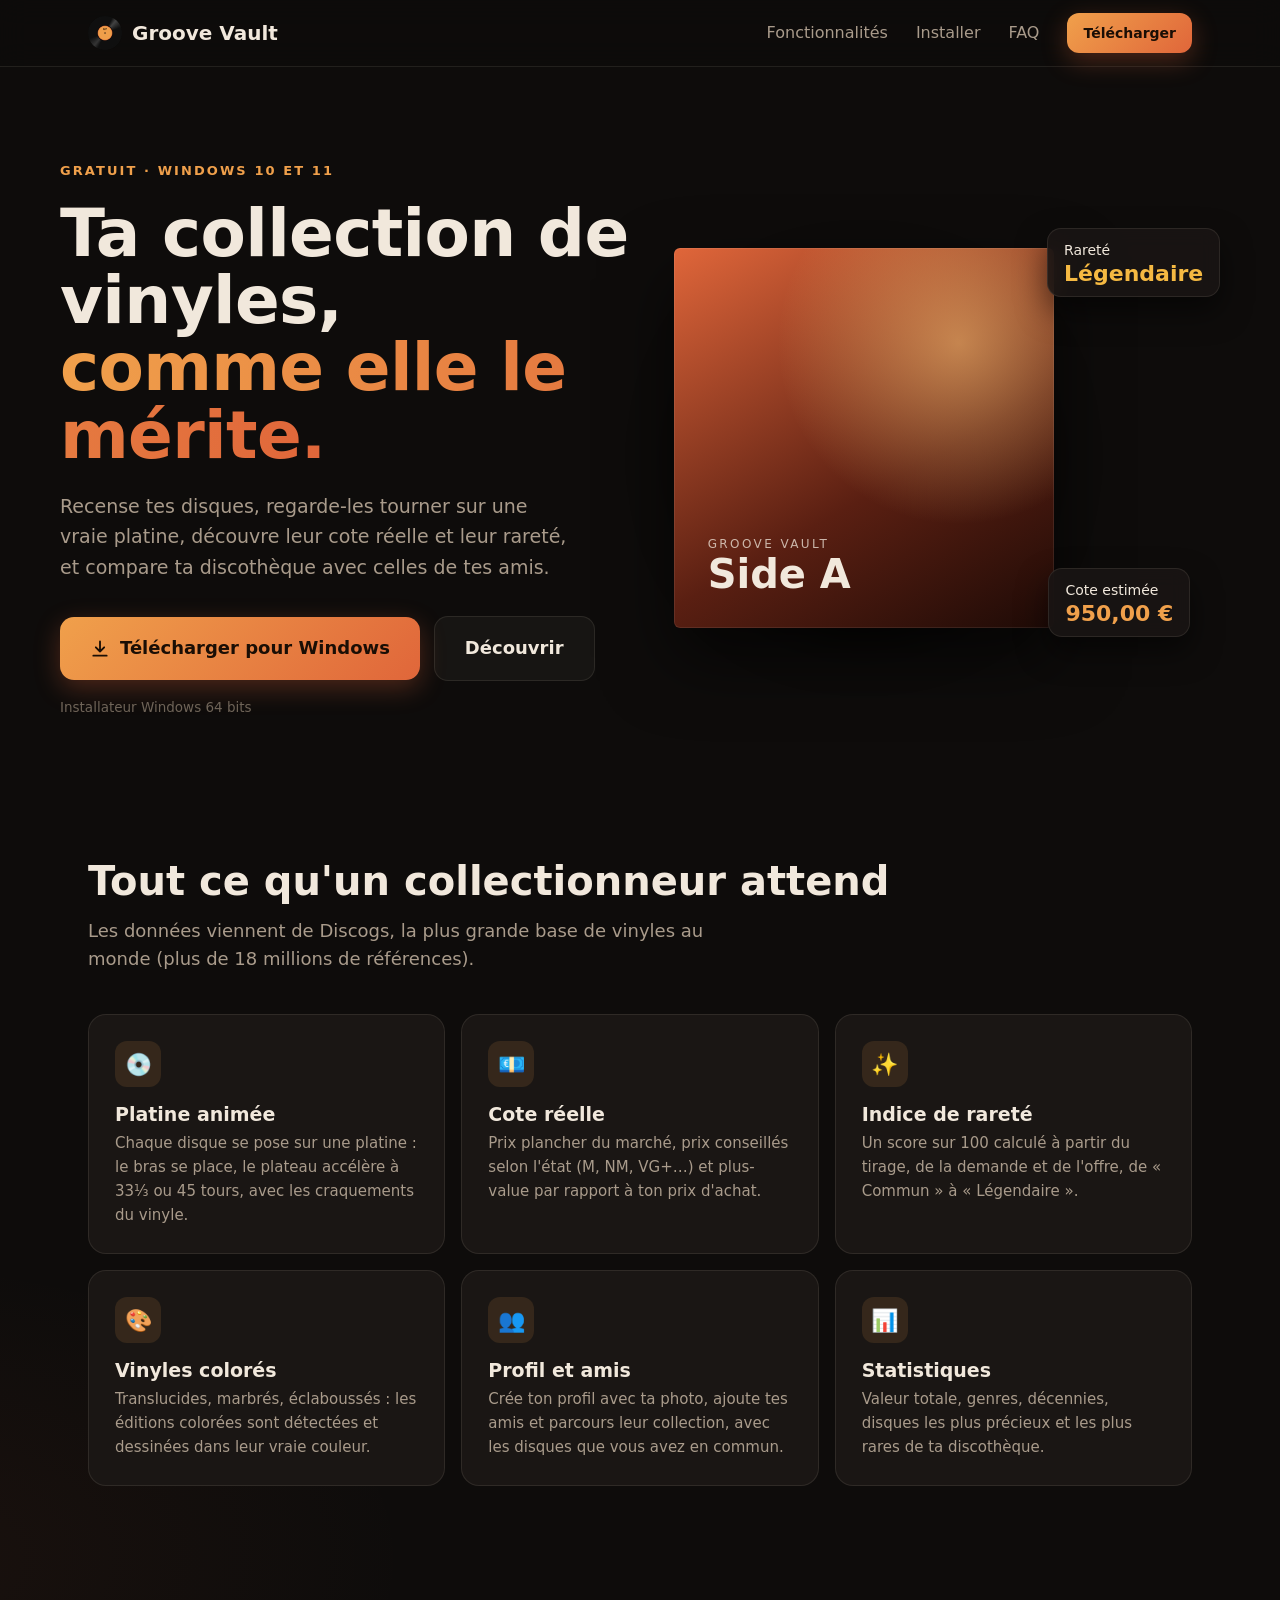
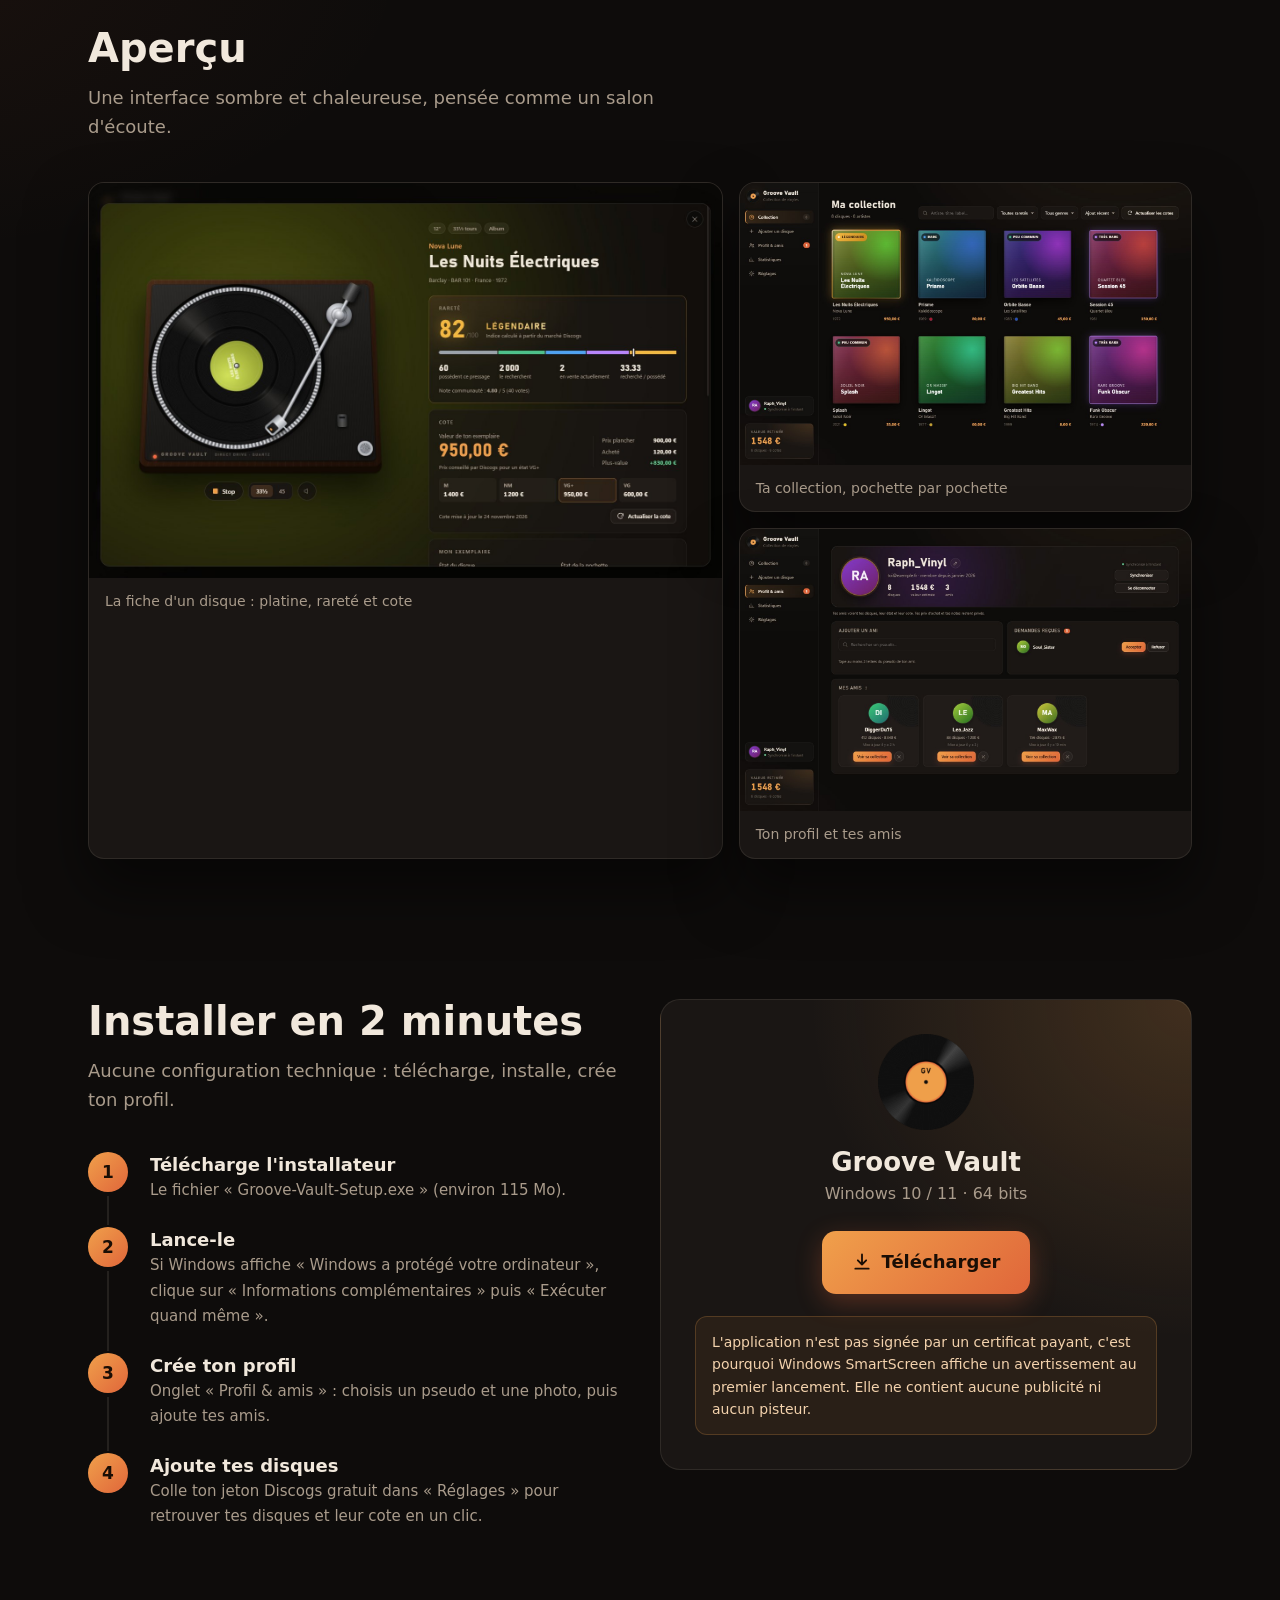
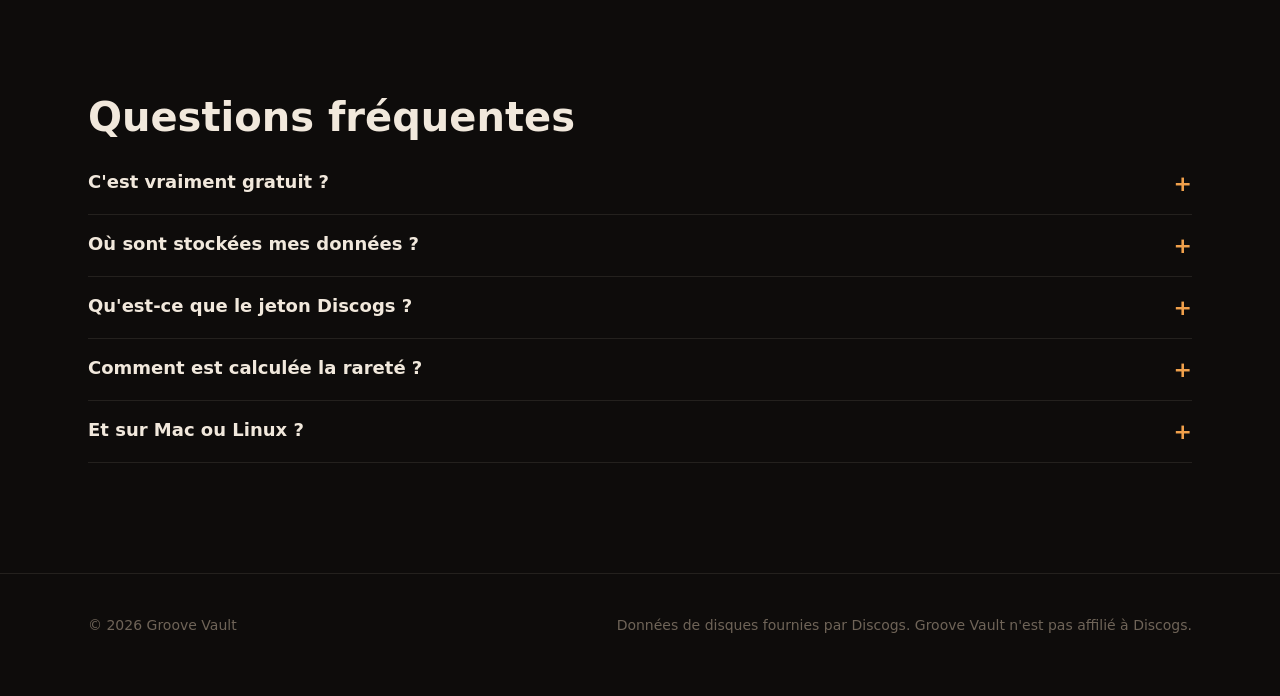
==== index.html @ 581d4415 "Page de téléchargement de Groove Vault Co-Authored-By: Claude Opus 5.5 <noreply@anthropic.com>" ====
<!DOCTYPE html>
<html lang="fr">
<head>
  <meta charset="UTF-8">
  <meta name="viewport" content="width=device-width, initial-scale=1">
  <title>Groove Vault · Ta collection de vinyles</title>
  <meta name="description" content="Application Windows gratuite pour recenser ta collection de vinyles : platine animée, cote réelle Discogs, indice de rareté et collections de tes amis.">
  <link rel="icon" href="img/icon.png">
  <meta property="og:title" content="Groove Vault">
  <meta property="og:description" content="Ta collection de vinyles, avec sa vraie cote et sa rareté.">
  <meta property="og:image" content="img/collection.jpg">
  <style>
    :root {
      --bg: #0e0c0b; --panel: #1a1614; --line: rgba(255, 236, 214, .09); --text: #f1e8dc; --muted: #a99b8b; --dim: #6f6458;
      --accent: #f0a04b; --accent2: #e0663a;
      --display: 'Bahnschrift', 'Segoe UI Variable Display', 'Segoe UI', system-ui, sans-serif;
    }
    * { box-sizing: border-box; }
    html { scroll-behavior: smooth; }
    body {
      margin: 0; color: var(--text); font: 16px/1.6 'Segoe UI', system-ui, sans-serif; background: var(--bg);
      background-image: radial-gradient(1100px 600px at 80% -10%, rgba(240, 160, 75, .10), transparent 60%),
                        radial-gradient(900px 500px at -10% 40%, rgba(224, 102, 58, .06), transparent 60%);
      overflow-x: hidden;
    }
    a { color: var(--accent); }
    .wrap { max-width: 1160px; margin: 0 auto; padding: 0 28px; }

    nav { position: sticky; top: 0; z-index: 10; backdrop-filter: blur(14px); background: rgba(14, 12, 11, .7); border-bottom: 1px solid var(--line); }
    nav .wrap { display: flex; align-items: center; gap: 28px; height: 66px; }
    .logo { display: flex; align-items: center; gap: 10px; font: 700 20px var(--display); color: var(--text); text-decoration: none; margin-right: auto; }
    .logo img { width: 34px; height: 34px; animation: spin 1.8s linear infinite; }
    nav a.link { color: var(--muted); text-decoration: none; font-weight: 500; }
    nav a.link:hover { color: var(--text); }

    .btn { display: inline-flex; align-items: center; gap: 10px; padding: 12px 22px; border-radius: 12px; font-weight: 700; text-decoration: none; transition: transform .15s, box-shadow .2s; }
    .btn.primary { background: linear-gradient(135deg, var(--accent), var(--accent2)); color: #1a0e05; box-shadow: 0 8px 26px rgba(224, 102, 58, .3); }
    .btn.primary:hover { transform: translateY(-2px); box-shadow: 0 12px 34px rgba(224, 102, 58, .45); }
    .btn.ghost { border: 1px solid var(--line); color: var(--text); background: rgba(255, 236, 214, .04); }
    .btn.big { padding: 17px 30px; font-size: 18px; border-radius: 14px; }
    .btn svg { width: 20px; height: 20px; }
    nav .btn { padding: 9px 16px; font-size: 14px; }

    /* Hero */
    .hero { display: grid; grid-template-columns: 1.05fr 1fr; gap: 40px; align-items: center; padding: 90px 0 70px; }
    .eyebrow { display: inline-block; font-size: 13px; letter-spacing: .16em; text-transform: uppercase; color: var(--accent); font-weight: 700; margin-bottom: 18px; }
    h1 { font: 700 clamp(40px, 5.6vw, 66px)/1.02 var(--display); margin: 0 0 22px; letter-spacing: -.01em; }
    h1 em { font-style: normal; background: linear-gradient(90deg, var(--accent), var(--accent2)); -webkit-background-clip: text; background-clip: text; color: transparent; }
    .lead { font-size: 19px; color: var(--muted); max-width: 520px; margin: 0 0 34px; }
    .cta { display: flex; gap: 14px; align-items: center; flex-wrap: wrap; }
    .meta { margin-top: 16px; font-size: 13.5px; color: var(--dim); }

    .stage { position: relative; height: 440px; }
    .sleeve {
      position: absolute; left: 0; top: 30px; width: 380px; height: 380px; border-radius: 6px; z-index: 2;
      background:
        radial-gradient(circle at 75% 25%, rgba(255, 200, 120, .55), transparent 45%),
        linear-gradient(150deg, #e0663a, #5a1f12 60%, #1d0a06);
      box-shadow: 0 30px 70px rgba(0, 0, 0, .6), inset 0 0 0 1px rgba(255, 255, 255, .08);
      display: flex; flex-direction: column; justify-content: flex-end; padding: 34px;
      animation: sleeve 6s ease-in-out infinite;
    }
    .sleeve small { letter-spacing: .2em; text-transform: uppercase; font-size: 12px; opacity: .75; }
    .sleeve b { font: 700 40px/1 var(--display); }
    .record {
      position: absolute; left: 10px; top: 40px; width: 360px; height: 360px; border-radius: 50%; z-index: 1;
      background:
        radial-gradient(circle, #0e0c0b 0 1.6%, var(--accent) 2% 30%, rgba(0, 0, 0, .55) 30.4% 32%, transparent 32.4%),
        radial-gradient(circle, transparent 0 96%, rgba(255, 255, 255, .1) 97.5%, rgba(0, 0, 0, .6) 99.5%),
        repeating-radial-gradient(circle, #1d1d1d 0 1px, #0a0a0a 1px 2.8px);
      box-shadow: 0 20px 50px rgba(0, 0, 0, .6);
      animation: slide 6s ease-in-out infinite;
    }
    .record::before { content: ""; position: absolute; inset: 0; border-radius: 50%; animation: spin 1.8s linear infinite;
      background: radial-gradient(circle at 50% 38%, rgba(26, 14, 5, .9) 0 1.5%, transparent 2%); }
    .record::after { content: ""; position: absolute; inset: 0; border-radius: 50%; mix-blend-mode: screen;
      background: conic-gradient(from 25deg, transparent, rgba(255, 255, 255, .16) 16deg, transparent 46deg, transparent 180deg, rgba(255, 255, 255, .12) 196deg, transparent 226deg); }
    @keyframes slide { 0%, 12% { transform: translateX(0); } 40%, 88% { transform: translateX(190px); } 100% { transform: translateX(0); } }
    @keyframes sleeve { 0%, 12% { transform: none; } 40%, 88% { transform: translateX(-20px) rotate(-2deg); } 100% { transform: none; } }
    @keyframes spin { to { transform: rotate(360deg); } }
    .badge-float { position: absolute; z-index: 3; padding: 10px 16px; border-radius: 14px; background: rgba(26, 22, 20, .85); border: 1px solid var(--line); backdrop-filter: blur(10px); box-shadow: 0 14px 30px rgba(0, 0, 0, .5); font-size: 14px; }
    .badge-float b { display: block; font: 700 22px var(--display); }
    .bf1 { right: 0; top: 10px; } .bf1 b { color: #f5b942; }
    .bf2 { right: 30px; bottom: 20px; } .bf2 b { color: var(--accent); }

    /* Sections */
    section { padding: 70px 0; }
    h2 { font: 700 40px/1.1 var(--display); margin: 0 0 14px; }
    .section-lead { color: var(--muted); font-size: 18px; margin: 0 0 40px; max-width: 640px; }
    .features { display: grid; grid-template-columns: repeat(3, 1fr); gap: 16px; }
    .feature { padding: 26px; border-radius: 18px; background: var(--panel); border: 1px solid var(--line); transition: transform .25s, border-color .25s; }
    .feature:hover { transform: translateY(-4px); border-color: rgba(240, 160, 75, .3); }
    .feature .ico { width: 46px; height: 46px; border-radius: 12px; display: grid; place-items: center; font-size: 22px; background: rgba(240, 160, 75, .12); margin-bottom: 16px; }
    .feature h3 { font: 700 19px var(--display); margin: 0 0 6px; }
    .feature p { margin: 0; color: var(--muted); font-size: 15px; }

    .shots { display: grid; grid-template-columns: 1.4fr 1fr; gap: 16px; }
    .shots figure { margin: 0; border-radius: 16px; overflow: hidden; border: 1px solid var(--line); box-shadow: 0 30px 60px rgba(0, 0, 0, .5); background: var(--panel); }
    .shots figure:first-child { grid-row: span 2; }
    .shots img { width: 100%; display: block; }
    .shots figcaption { padding: 12px 16px; font-size: 14px; color: var(--muted); }

    .install { display: grid; grid-template-columns: 1fr 1fr; gap: 40px; align-items: start; }
    .steps { list-style: none; margin: 0; padding: 0; counter-reset: s; }
    .steps li { position: relative; padding: 0 0 26px 62px; counter-increment: s; }
    .steps li::before { content: counter(s); position: absolute; left: 0; top: -2px; width: 40px; height: 40px; border-radius: 50%; display: grid; place-items: center; font: 700 17px var(--display); background: linear-gradient(135deg, var(--accent), var(--accent2)); color: #1a0e05; }
    .steps li::after { content: ""; position: absolute; left: 19px; top: 42px; bottom: 4px; width: 2px; background: var(--line); }
    .steps li:last-child::after { display: none; }
    .steps b { display: block; font: 700 18px var(--display); margin-bottom: 2px; }
    .steps span { color: var(--muted); font-size: 15px; }
    .dl-card { padding: 34px; border-radius: 20px; background: radial-gradient(120% 120% at 100% 0%, rgba(240, 160, 75, .18), transparent 60%), var(--panel); border: 1px solid var(--line); text-align: center; }
    .dl-card img { width: 96px; margin-bottom: 10px; }
    .dl-card h3 { font: 700 26px var(--display); margin: 0 0 4px; }
    .dl-card p { color: var(--muted); margin: 0 0 24px; }
    .smartscreen { margin-top: 22px; padding: 14px 16px; border-radius: 12px; background: rgba(240, 160, 75, .07); border: 1px solid rgba(240, 160, 75, .22); color: #f3d2ad; font-size: 14px; text-align: left; }

    details { border-bottom: 1px solid var(--line); padding: 18px 0; }
    summary { cursor: pointer; font: 600 18px var(--display); list-style: none; display: flex; justify-content: space-between; }
    summary::after { content: "+"; color: var(--accent); font-size: 22px; transition: transform .2s; }
    details[open] summary::after { transform: rotate(45deg); }
    details p { color: var(--muted); margin: 12px 0 0; }

    footer { padding: 40px 0 60px; color: var(--dim); font-size: 14px; border-top: 1px solid var(--line); margin-top: 40px; }
    footer .wrap { display: flex; justify-content: space-between; gap: 20px; flex-wrap: wrap; }

    @media (max-width: 900px) {
      .hero, .install, .shots { grid-template-columns: 1fr; }
      .features { grid-template-columns: 1fr 1fr; }
      .stage { height: 380px; transform: scale(.8); transform-origin: left top; }
      nav a.link { display: none; }
    }
    @media (prefers-reduced-motion: reduce) { * { animation: none !important; } }
  </style>
</head>
<body>
  <nav>
    <div class="wrap">
      <a class="logo" href="#"><img src="img/icon.png" alt="">Groove Vault</a>
      <a class="link" href="#fonctionnalites">Fonctionnalités</a>
      <a class="link" href="#installer">Installer</a>
      <a class="link" href="#faq">FAQ</a>
      <a class="btn primary dl-link" href="#installer">Télécharger</a>
    </div>
  </nav>

  <header class="wrap hero">
    <div>
      <span class="eyebrow">Gratuit · Windows 10 et 11</span>
      <h1>Ta collection de vinyles,<br><em>comme elle le mérite.</em></h1>
      <p class="lead">Recense tes disques, regarde-les tourner sur une vraie platine, découvre leur cote réelle et leur rareté, et compare ta discothèque avec celles de tes amis.</p>
      <div class="cta">
        <a class="btn primary big dl-link" href="#installer">
          <svg viewBox="0 0 24 24" fill="none" stroke="currentColor" stroke-width="2.2" stroke-linecap="round" stroke-linejoin="round"><path d="M12 3v12M7 10l5 5 5-5M4 20h16"/></svg>
          Télécharger pour Windows
        </a>
        <a class="btn ghost big" href="#fonctionnalites">Découvrir</a>
      </div>
      <div class="meta" id="release-meta">Installateur Windows 64 bits</div>
    </div>
    <div class="stage" aria-hidden="true">
      <div class="record"></div>
      <div class="sleeve"><small>Groove Vault</small><b>Side A</b></div>
      <div class="badge-float bf1">Rareté<b>Légendaire</b></div>
      <div class="badge-float bf2">Cote estimée<b>950,00 €</b></div>
    </div>
  </header>

  <section id="fonctionnalites">
    <div class="wrap">
      <h2>Tout ce qu'un collectionneur attend</h2>
      <p class="section-lead">Les données viennent de Discogs, la plus grande base de vinyles au monde (plus de 18 millions de références).</p>
      <div class="features">
        <div class="feature"><div class="ico">💿</div><h3>Platine animée</h3><p>Chaque disque se pose sur une platine : le bras se place, le plateau accélère à 33⅓ ou 45 tours, avec les craquements du vinyle.</p></div>
        <div class="feature"><div class="ico">💶</div><h3>Cote réelle</h3><p>Prix plancher du marché, prix conseillés selon l'état (M, NM, VG+…) et plus-value par rapport à ton prix d'achat.</p></div>
        <div class="feature"><div class="ico">✨</div><h3>Indice de rareté</h3><p>Un score sur 100 calculé à partir du tirage, de la demande et de l'offre, de « Commun » à « Légendaire ».</p></div>
        <div class="feature"><div class="ico">🎨</div><h3>Vinyles colorés</h3><p>Translucides, marbrés, éclaboussés : les éditions colorées sont détectées et dessinées dans leur vraie couleur.</p></div>
        <div class="feature"><div class="ico">👥</div><h3>Profil et amis</h3><p>Crée ton profil avec ta photo, ajoute tes amis et parcours leur collection, avec les disques que vous avez en commun.</p></div>
        <div class="feature"><div class="ico">📊</div><h3>Statistiques</h3><p>Valeur totale, genres, décennies, disques les plus précieux et les plus rares de ta discothèque.</p></div>
      </div>
    </div>
  </section>

  <section>
    <div class="wrap">
      <h2>Aperçu</h2>
      <p class="section-lead">Une interface sombre et chaleureuse, pensée comme un salon d'écoute.</p>
      <div class="shots">
        <figure><img src="img/detail.jpg" alt="Fiche d'un disque sur la platine animée" loading="lazy"><figcaption>La fiche d'un disque : platine, rareté et cote</figcaption></figure>
        <figure><img src="img/collection.jpg" alt="Grille de la collection" loading="lazy"><figcaption>Ta collection, pochette par pochette</figcaption></figure>
        <figure><img src="img/profile.jpg" alt="Profil et amis" loading="lazy"><figcaption>Ton profil et tes amis</figcaption></figure>
      </div>
    </div>
  </section>

  <section id="installer">
    <div class="wrap install">
      <div>
        <h2>Installer en 2 minutes</h2>
        <p class="section-lead">Aucune configuration technique : télécharge, installe, crée ton profil.</p>
        <ol class="steps">
          <li><b>Télécharge l'installateur</b><span>Le fichier « Groove-Vault-Setup.exe » (environ 115 Mo).</span></li>
          <li><b>Lance-le</b><span>Si Windows affiche « Windows a protégé votre ordinateur », clique sur « Informations complémentaires » puis « Exécuter quand même ».</span></li>
          <li><b>Crée ton profil</b><span>Onglet « Profil &amp; amis » : choisis un pseudo et une photo, puis ajoute tes amis.</span></li>
          <li><b>Ajoute tes disques</b><span>Colle ton jeton Discogs gratuit dans « Réglages » pour retrouver tes disques et leur cote en un clic.</span></li>
        </ol>
      </div>
      <div class="dl-card">
        <img src="img/icon.png" alt="">
        <h3>Groove Vault</h3>
        <p id="dl-version">Windows 10 / 11 · 64 bits</p>
        <a class="btn primary big dl-link" href="#installer">
          <svg viewBox="0 0 24 24" fill="none" stroke="currentColor" stroke-width="2.2" stroke-linecap="round" stroke-linejoin="round"><path d="M12 3v12M7 10l5 5 5-5M4 20h16"/></svg>
          Télécharger
        </a>
        <div class="smartscreen">L'application n'est pas signée par un certificat payant, c'est pourquoi Windows SmartScreen affiche un avertissement au premier lancement. Elle ne contient aucune publicité ni aucun pisteur.</div>
      </div>
    </div>
  </section>

  <section id="faq">
    <div class="wrap">
      <h2>Questions fréquentes</h2>
      <details><summary>C'est vraiment gratuit ?</summary><p>Oui, entièrement. Les données de cote viennent de l'API publique de Discogs.</p></details>
      <details><summary>Où sont stockées mes données ?</summary><p>Ta collection est enregistrée sur ton PC. Si tu crées un profil, elle est aussi synchronisée en ligne pour que tes amis puissent la voir et que tu puisses la retrouver sur un autre ordinateur. Tes prix d'achat et tes notes restent privés.</p></details>
      <details><summary>Qu'est-ce que le jeton Discogs ?</summary><p>Une clé gratuite qui permet à l'application d'interroger Discogs en ton nom. Crée un compte sur discogs.com, puis va dans Paramètres → Développeurs → « Générer un nouveau jeton », et colle-le dans les Réglages de Groove Vault.</p></details>
      <details><summary>Comment est calculée la rareté ?</summary><p>Le score combine le nombre de membres qui possèdent le pressage (35 %), le rapport entre ceux qui le recherchent et ceux qui l'ont (25 %), le nombre d'exemplaires en vente (20 %) et le prix plancher (20 %).</p></details>
      <details><summary>Et sur Mac ou Linux ?</summary><p>Pour l'instant, seule la version Windows est proposée.</p></details>
    </div>
  </section>

  <footer>
    <div class="wrap">
      <span>© <span id="year"></span> Groove Vault</span>
      <span>Données de disques fournies par Discogs. Groove Vault n'est pas affilié à Discogs.</span>
    </div>
  </footer>

  <script>
    // Dépôt GitHub qui héberge l'installateur (onglet Releases)
    const REPO = 'raphaelharvent/groove-vault';
    const FILE = 'Groove-Vault-Setup.exe';

    document.getElementById('year').textContent = new Date().getFullYear();
    if (!REPO.startsWith('OWNER')) {
      const url = `https://github.com/${REPO}/releases/latest/download/${FILE}`;
      document.querySelectorAll('.dl-link').forEach(a => { a.href = url; });
      fetch(`https://api.github.com/repos/${REPO}/releases/latest`)
        .then(r => r.ok ? r.json() : null)
        .then(rel => {
          if (!rel) return;
          const asset = (rel.assets || []).find(a => a.name === FILE);
          const size = asset ? ` · ${Math.round(asset.size / 1048576)} Mo` : '';
          const date = new Date(rel.published_at).toLocaleDateString('fr-FR', { day: 'numeric', month: 'long', year: 'numeric' });
          document.getElementById('release-meta').textContent = `Version ${rel.tag_name.replace(/^v/, '')} · ${date}${size}`;
          document.getElementById('dl-version').textContent = `Version ${rel.tag_name.replace(/^v/, '')} · Windows 10 / 11 · 64 bits${size}`;
        })
        .catch(() => {});
    }
  </script>
</body>
</html>
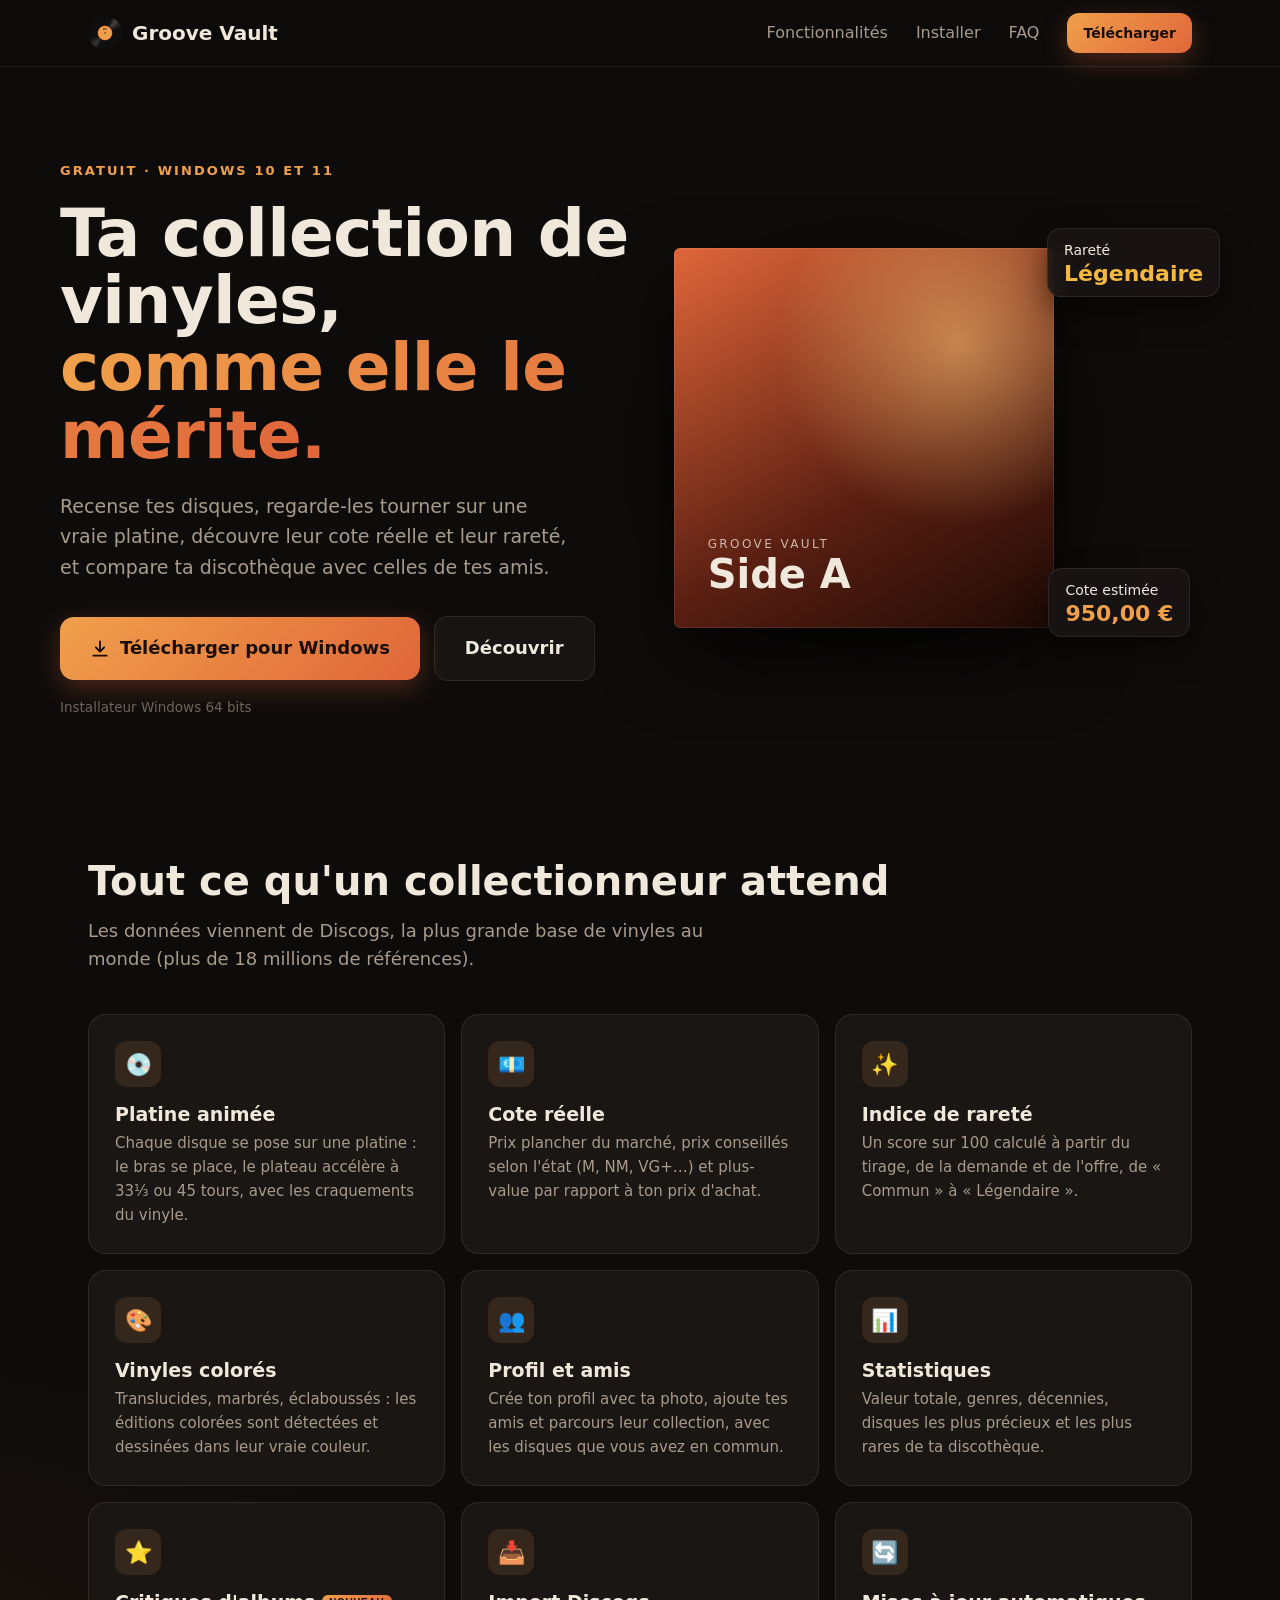
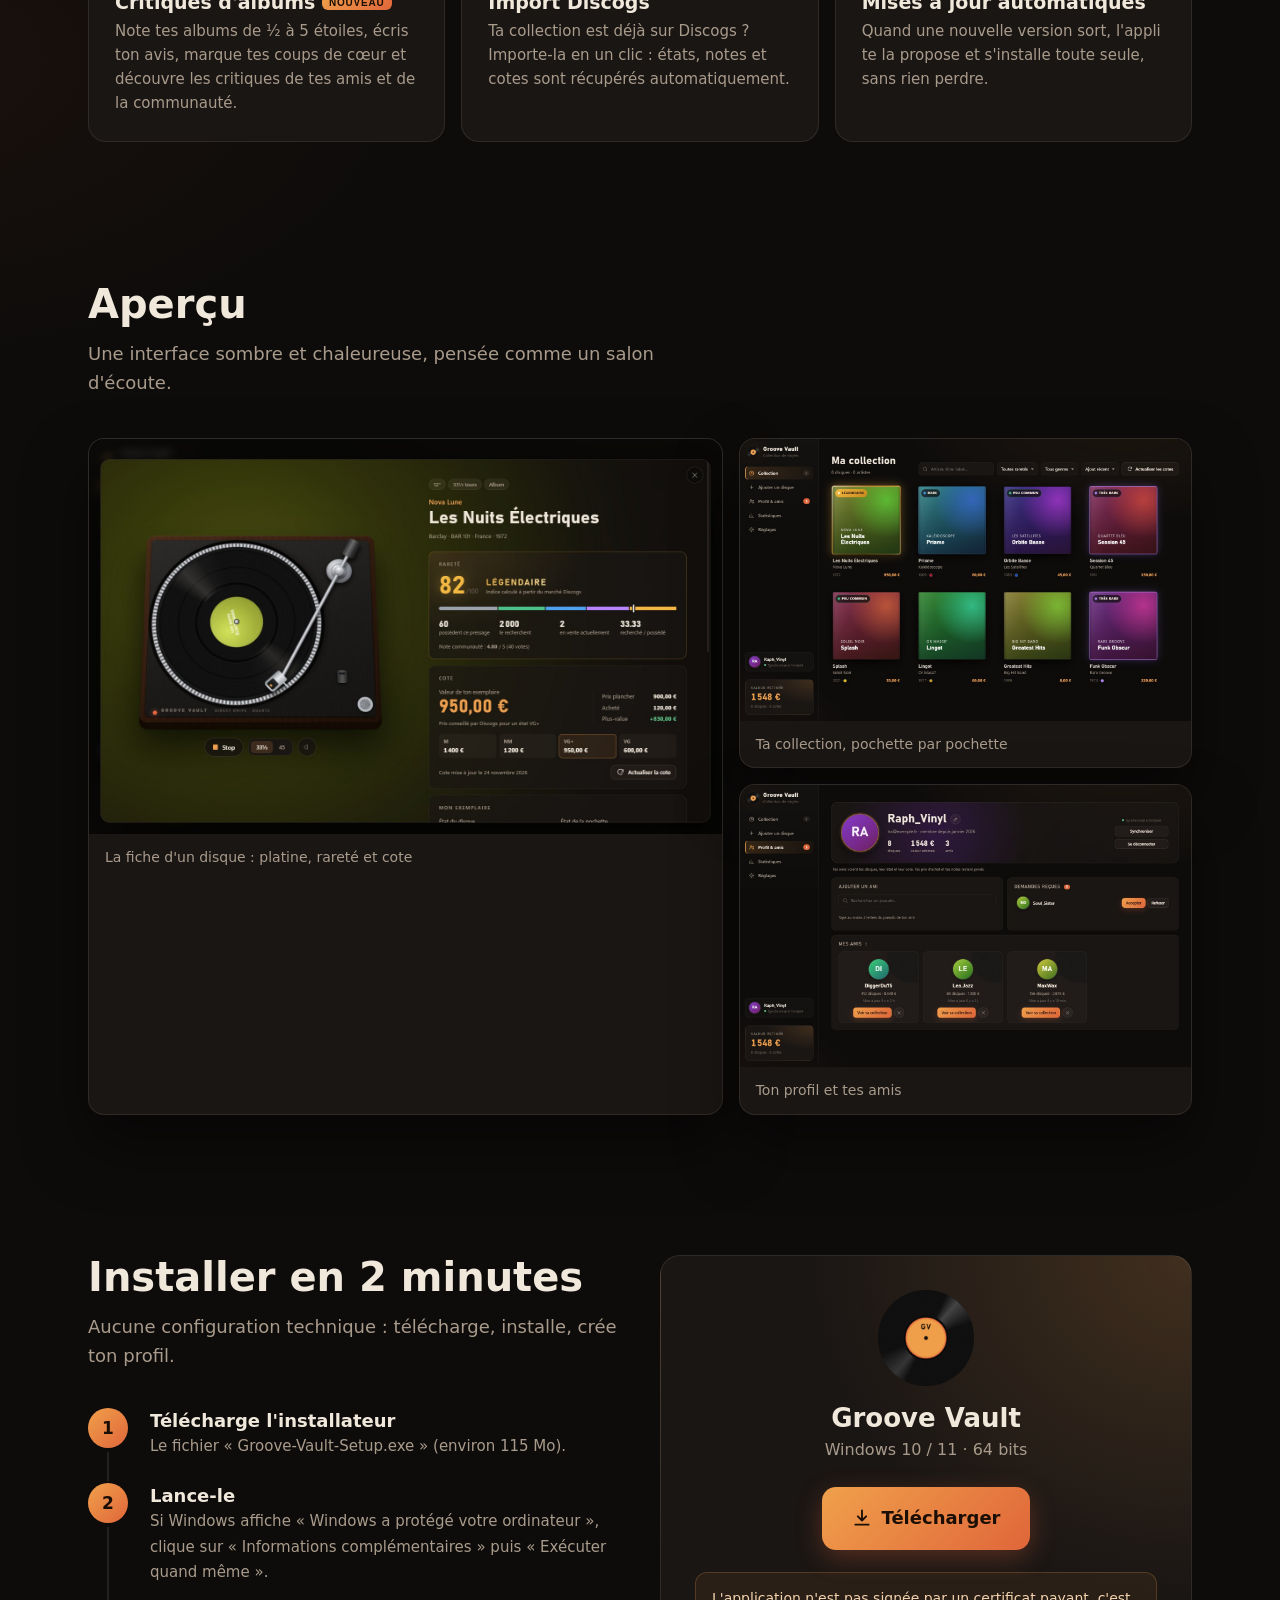
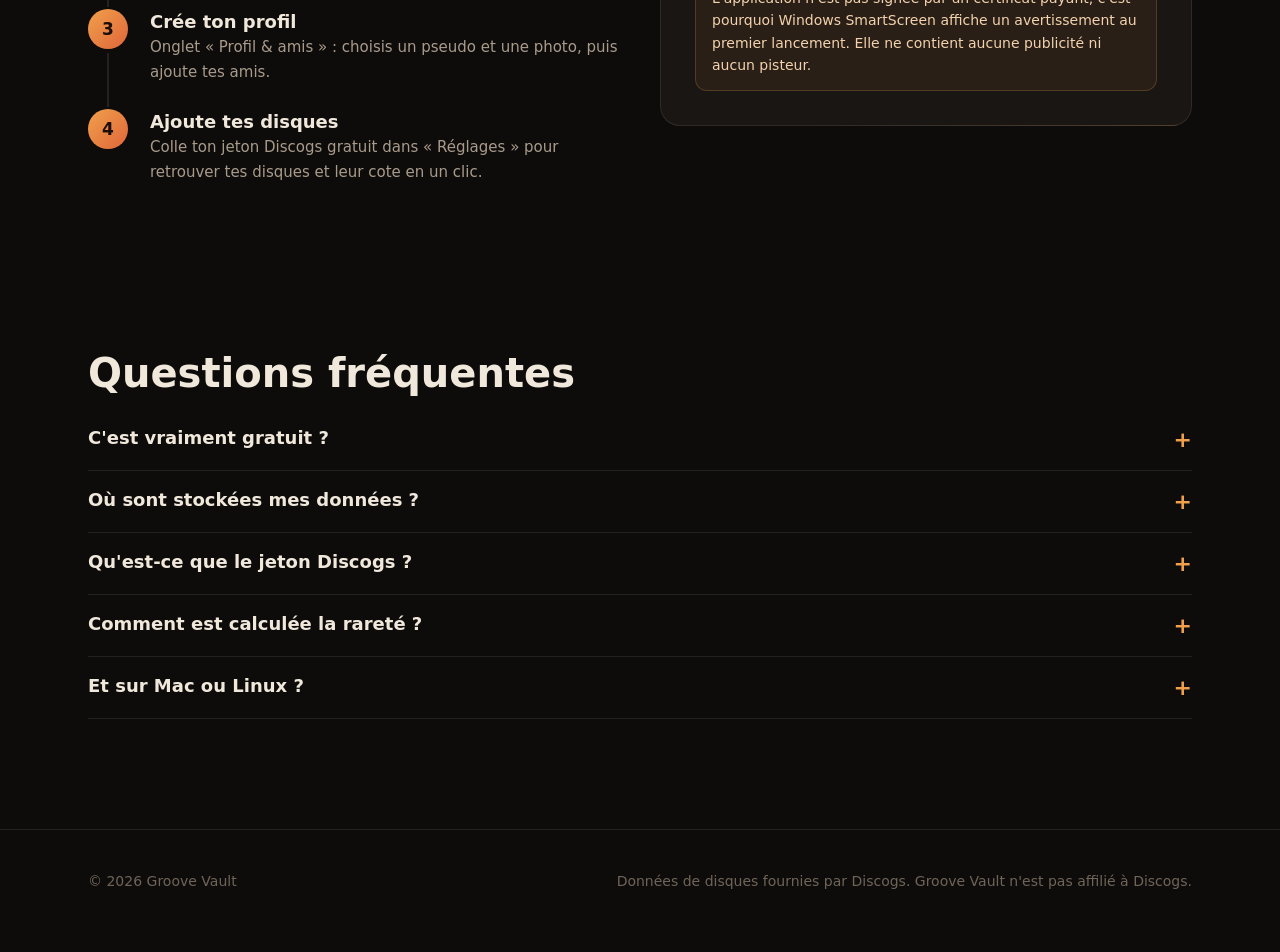
==== commit 5f089a9e: "Page : critiques d'albums, import Discogs, mises à jour auto, version bêta Co-Authored-By: Claude Op" ====
--- a/index.html
+++ b/index.html
@@ -93,6 +93,7 @@
     .feature .ico { width: 46px; height: 46px; border-radius: 12px; display: grid; place-items: center; font-size: 22px; background: rgba(240, 160, 75, .12); margin-bottom: 16px; }
     .feature h3 { font: 700 19px var(--display); margin: 0 0 6px; }
     .feature p { margin: 0; color: var(--muted); font-size: 15px; }
+    .feature .new { font: 700 10px var(--body, sans-serif); letter-spacing: .08em; text-transform: uppercase; vertical-align: 3px; padding: 2px 7px; border-radius: 6px; color: #1a0e05; background: linear-gradient(135deg, #f0a04b, #e0663a); }
 
     .shots { display: grid; grid-template-columns: 1.4fr 1fr; gap: 16px; }
     .shots figure { margin: 0; border-radius: 16px; overflow: hidden; border: 1px solid var(--line); box-shadow: 0 30px 60px rgba(0, 0, 0, .5); background: var(--panel); }
@@ -176,6 +177,9 @@
         <div class="feature"><div class="ico">🎨</div><h3>Vinyles colorés</h3><p>Translucides, marbrés, éclaboussés : les éditions colorées sont détectées et dessinées dans leur vraie couleur.</p></div>
         <div class="feature"><div class="ico">👥</div><h3>Profil et amis</h3><p>Crée ton profil avec ta photo, ajoute tes amis et parcours leur collection, avec les disques que vous avez en commun.</p></div>
         <div class="feature"><div class="ico">📊</div><h3>Statistiques</h3><p>Valeur totale, genres, décennies, disques les plus précieux et les plus rares de ta discothèque.</p></div>
+        <div class="feature"><div class="ico">⭐</div><h3>Critiques d'albums <span class="new">Nouveau</span></h3><p>Note tes albums de ½ à 5 étoiles, écris ton avis, marque tes coups de cœur et découvre les critiques de tes amis et de la communauté.</p></div>
+        <div class="feature"><div class="ico">📥</div><h3>Import Discogs</h3><p>Ta collection est déjà sur Discogs ? Importe-la en un clic : états, notes et cotes sont récupérés automatiquement.</p></div>
+        <div class="feature"><div class="ico">🔄</div><h3>Mises à jour automatiques</h3><p>Quand une nouvelle version sort, l'appli te la propose et s'installe toute seule, sans rien perdre.</p></div>
       </div>
     </div>
   </section>
@@ -251,8 +255,10 @@
           const asset = (rel.assets || []).find(a => a.name === FILE);
           const size = asset ? ` · ${Math.round(asset.size / 1048576)} Mo` : '';
           const date = new Date(rel.published_at).toLocaleDateString('fr-FR', { day: 'numeric', month: 'long', year: 'numeric' });
-          document.getElementById('release-meta').textContent = `Version ${rel.tag_name.replace(/^v/, '')} · ${date}${size}`;
-          document.getElementById('dl-version').textContent = `Version ${rel.tag_name.replace(/^v/, '')} · Windows 10 / 11 · 64 bits${size}`;
+          // 1.2.0-beta.1 -> 1.2.0 bêta 1
+          const version = rel.tag_name.replace(/^v/, '').replace(/-beta\.?(\d*)$/, (_, n) => ' bêta' + (n ? ' ' + n : ''));
+          document.getElementById('release-meta').textContent = `Version ${version} · ${date}${size}`;
+          document.getElementById('dl-version').textContent = `Version ${version} · Windows 10 / 11 · 64 bits${size}`;
         })
         .catch(() => {});
     }
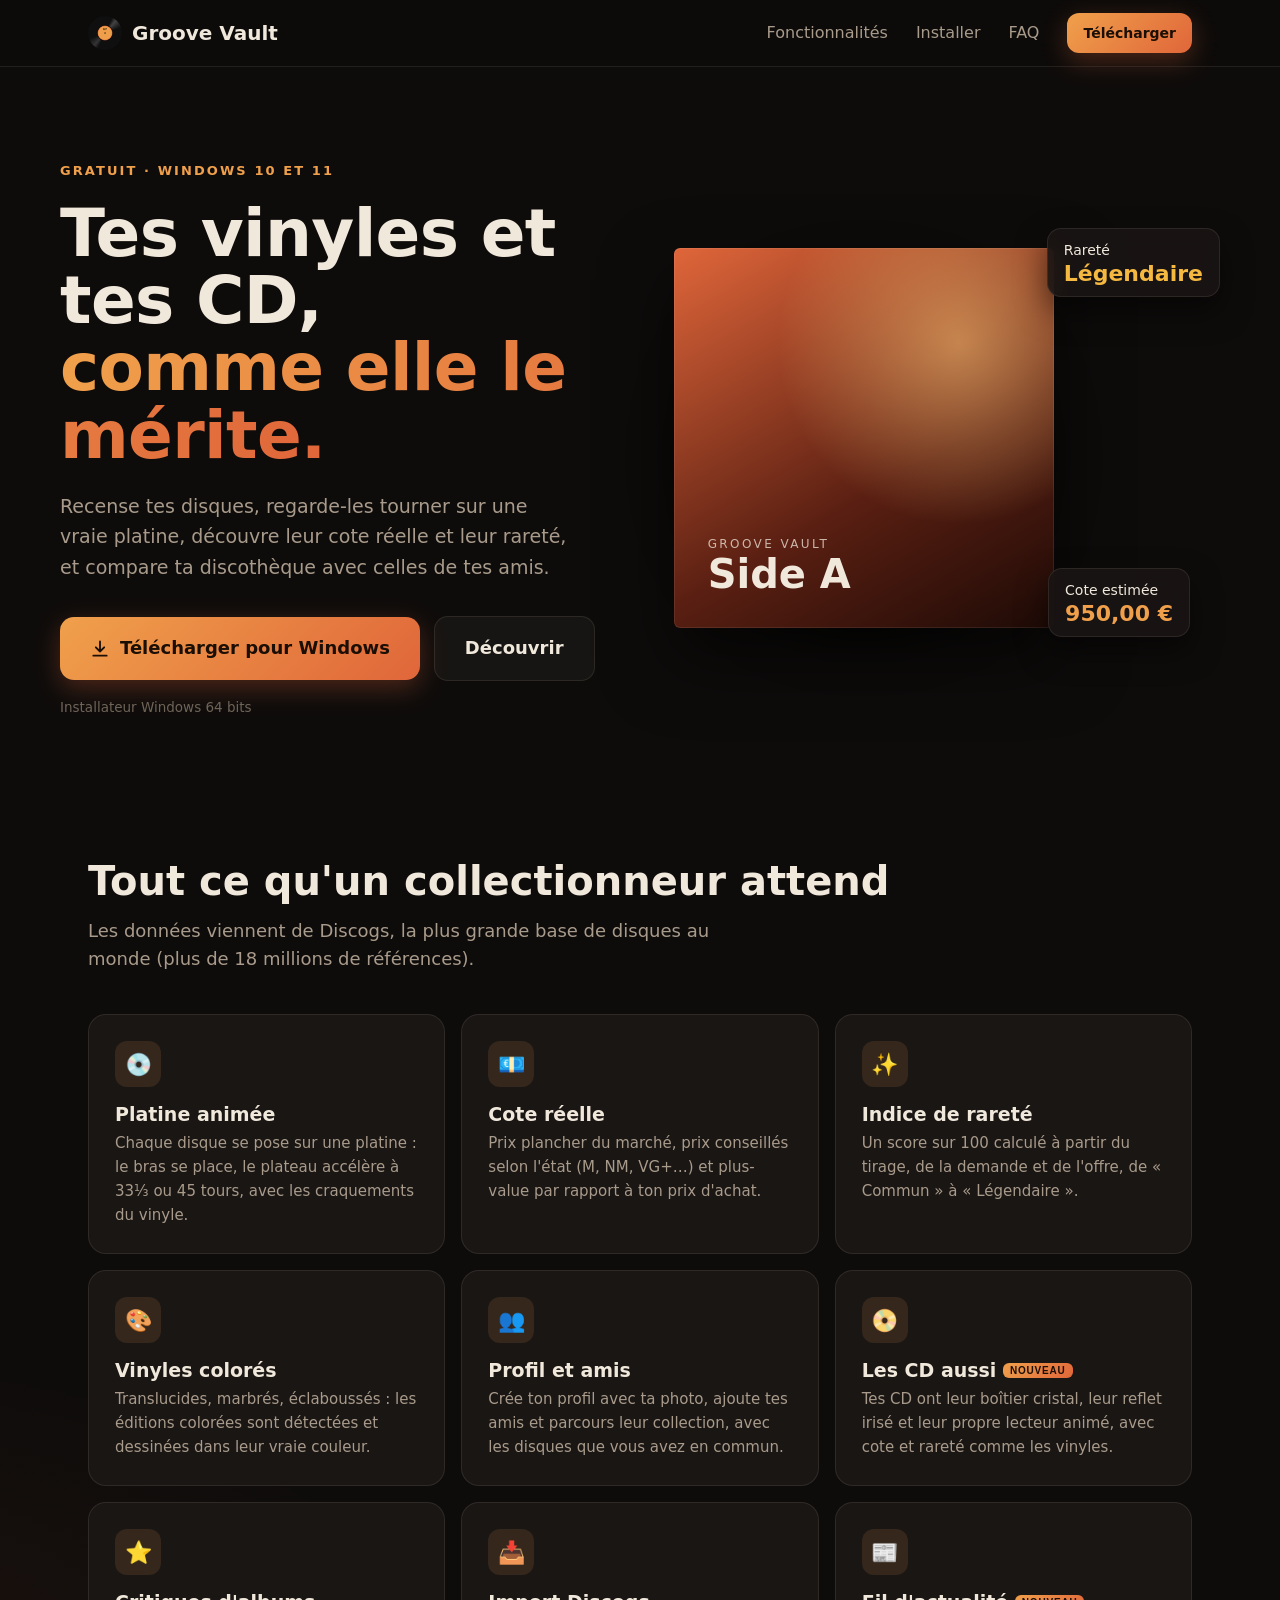
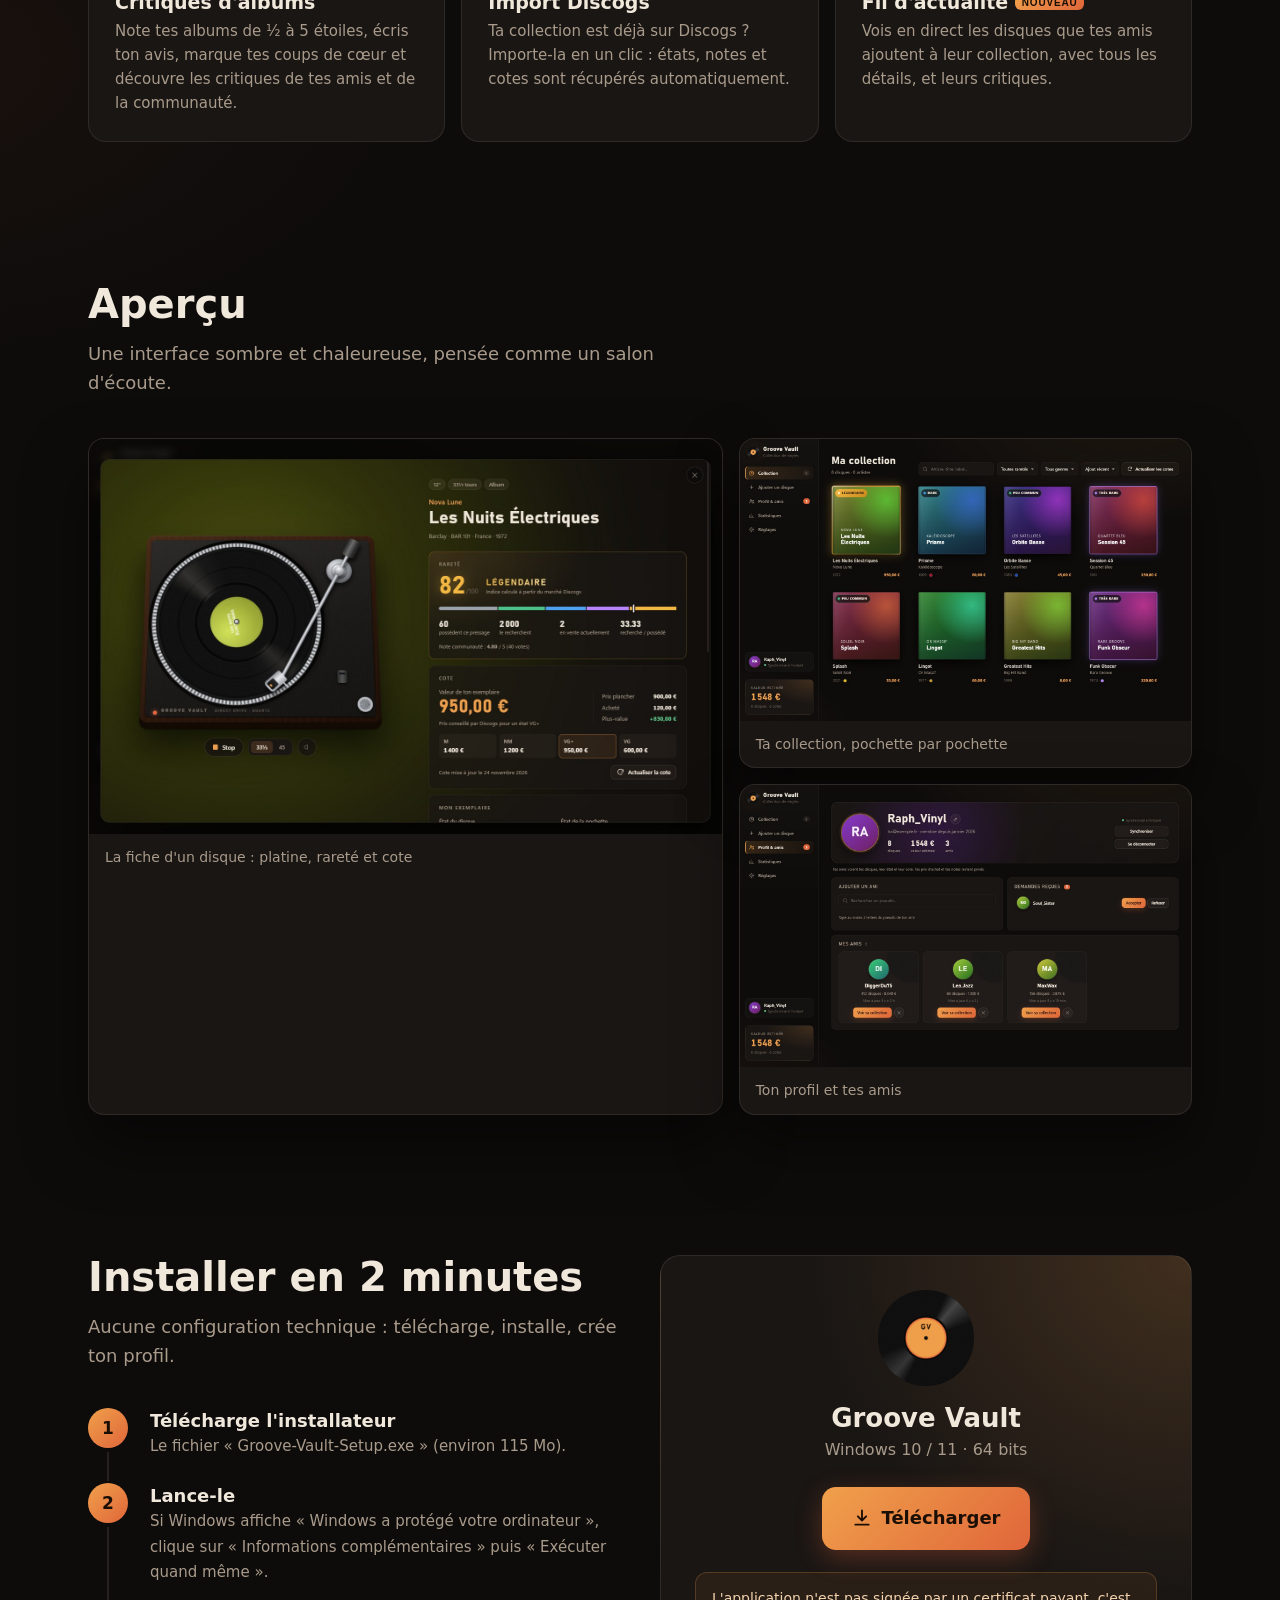
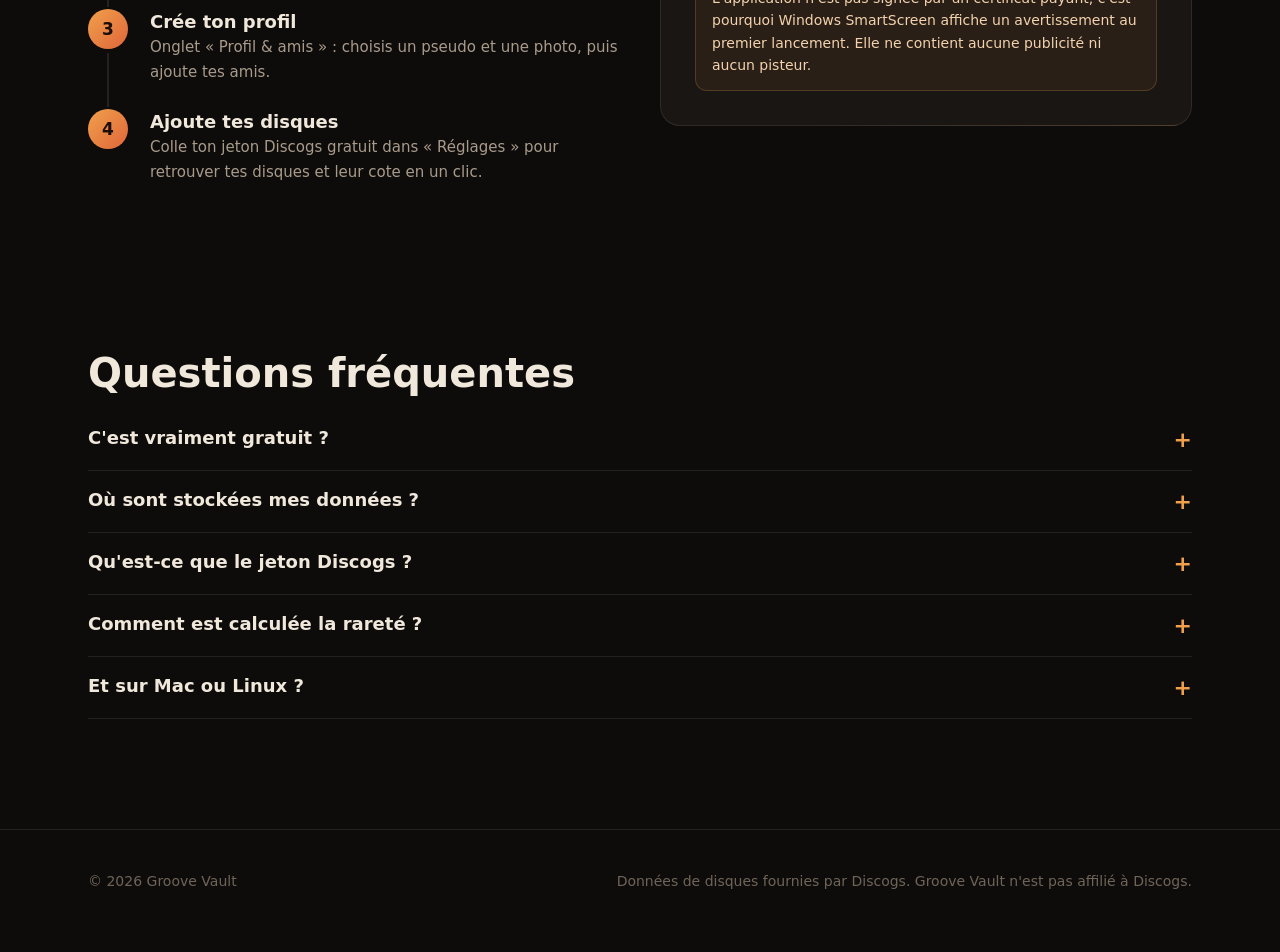
==== commit 97a44d8c: "Page : CD et fil d'actualité Co-Authored-By: Claude Opus 5.5 <noreply@anthropic.com>" ====
--- a/index.html
+++ b/index.html
@@ -3,11 +3,11 @@
 <head>
   <meta charset="UTF-8">
   <meta name="viewport" content="width=device-width, initial-scale=1">
-  <title>Groove Vault · Ta collection de vinyles</title>
-  <meta name="description" content="Application Windows gratuite pour recenser ta collection de vinyles : platine animée, cote réelle Discogs, indice de rareté et collections de tes amis.">
+  <title>Groove Vault · Ta collection de vinyles et de CD</title>
+  <meta name="description" content="Application Windows gratuite pour recenser ta collection de vinyles et de CD : platine animée, cote réelle Discogs, indice de rareté et collections de tes amis.">
   <link rel="icon" href="img/icon.png">
   <meta property="og:title" content="Groove Vault">
-  <meta property="og:description" content="Ta collection de vinyles, avec sa vraie cote et sa rareté.">
+  <meta property="og:description" content="Ta collection de vinyles et de CD, avec sa vraie cote et sa rareté.">
   <meta property="og:image" content="img/collection.jpg">
   <style>
     :root {
@@ -147,7 +147,7 @@
   <header class="wrap hero">
     <div>
       <span class="eyebrow">Gratuit · Windows 10 et 11</span>
-      <h1>Ta collection de vinyles,<br><em>comme elle le mérite.</em></h1>
+      <h1>Tes vinyles et tes CD,<br><em>comme elle le mérite.</em></h1>
       <p class="lead">Recense tes disques, regarde-les tourner sur une vraie platine, découvre leur cote réelle et leur rareté, et compare ta discothèque avec celles de tes amis.</p>
       <div class="cta">
         <a class="btn primary big dl-link" href="#installer">
@@ -169,17 +169,17 @@
   <section id="fonctionnalites">
     <div class="wrap">
       <h2>Tout ce qu'un collectionneur attend</h2>
-      <p class="section-lead">Les données viennent de Discogs, la plus grande base de vinyles au monde (plus de 18 millions de références).</p>
+      <p class="section-lead">Les données viennent de Discogs, la plus grande base de disques au monde (plus de 18 millions de références).</p>
       <div class="features">
         <div class="feature"><div class="ico">💿</div><h3>Platine animée</h3><p>Chaque disque se pose sur une platine : le bras se place, le plateau accélère à 33⅓ ou 45 tours, avec les craquements du vinyle.</p></div>
         <div class="feature"><div class="ico">💶</div><h3>Cote réelle</h3><p>Prix plancher du marché, prix conseillés selon l'état (M, NM, VG+…) et plus-value par rapport à ton prix d'achat.</p></div>
         <div class="feature"><div class="ico">✨</div><h3>Indice de rareté</h3><p>Un score sur 100 calculé à partir du tirage, de la demande et de l'offre, de « Commun » à « Légendaire ».</p></div>
         <div class="feature"><div class="ico">🎨</div><h3>Vinyles colorés</h3><p>Translucides, marbrés, éclaboussés : les éditions colorées sont détectées et dessinées dans leur vraie couleur.</p></div>
         <div class="feature"><div class="ico">👥</div><h3>Profil et amis</h3><p>Crée ton profil avec ta photo, ajoute tes amis et parcours leur collection, avec les disques que vous avez en commun.</p></div>
-        <div class="feature"><div class="ico">📊</div><h3>Statistiques</h3><p>Valeur totale, genres, décennies, disques les plus précieux et les plus rares de ta discothèque.</p></div>
-        <div class="feature"><div class="ico">⭐</div><h3>Critiques d'albums <span class="new">Nouveau</span></h3><p>Note tes albums de ½ à 5 étoiles, écris ton avis, marque tes coups de cœur et découvre les critiques de tes amis et de la communauté.</p></div>
+        <div class="feature"><div class="ico">📀</div><h3>Les CD aussi <span class="new">Nouveau</span></h3><p>Tes CD ont leur boîtier cristal, leur reflet irisé et leur propre lecteur animé, avec cote et rareté comme les vinyles.</p></div>
+        <div class="feature"><div class="ico">⭐</div><h3>Critiques d'albums</h3><p>Note tes albums de ½ à 5 étoiles, écris ton avis, marque tes coups de cœur et découvre les critiques de tes amis et de la communauté.</p></div>
         <div class="feature"><div class="ico">📥</div><h3>Import Discogs</h3><p>Ta collection est déjà sur Discogs ? Importe-la en un clic : états, notes et cotes sont récupérés automatiquement.</p></div>
-        <div class="feature"><div class="ico">🔄</div><h3>Mises à jour automatiques</h3><p>Quand une nouvelle version sort, l'appli te la propose et s'installe toute seule, sans rien perdre.</p></div>
+        <div class="feature"><div class="ico">📰</div><h3>Fil d'actualité <span class="new">Nouveau</span></h3><p>Vois en direct les disques que tes amis ajoutent à leur collection, avec tous les détails, et leurs critiques.</p></div>
       </div>
     </div>
   </section>
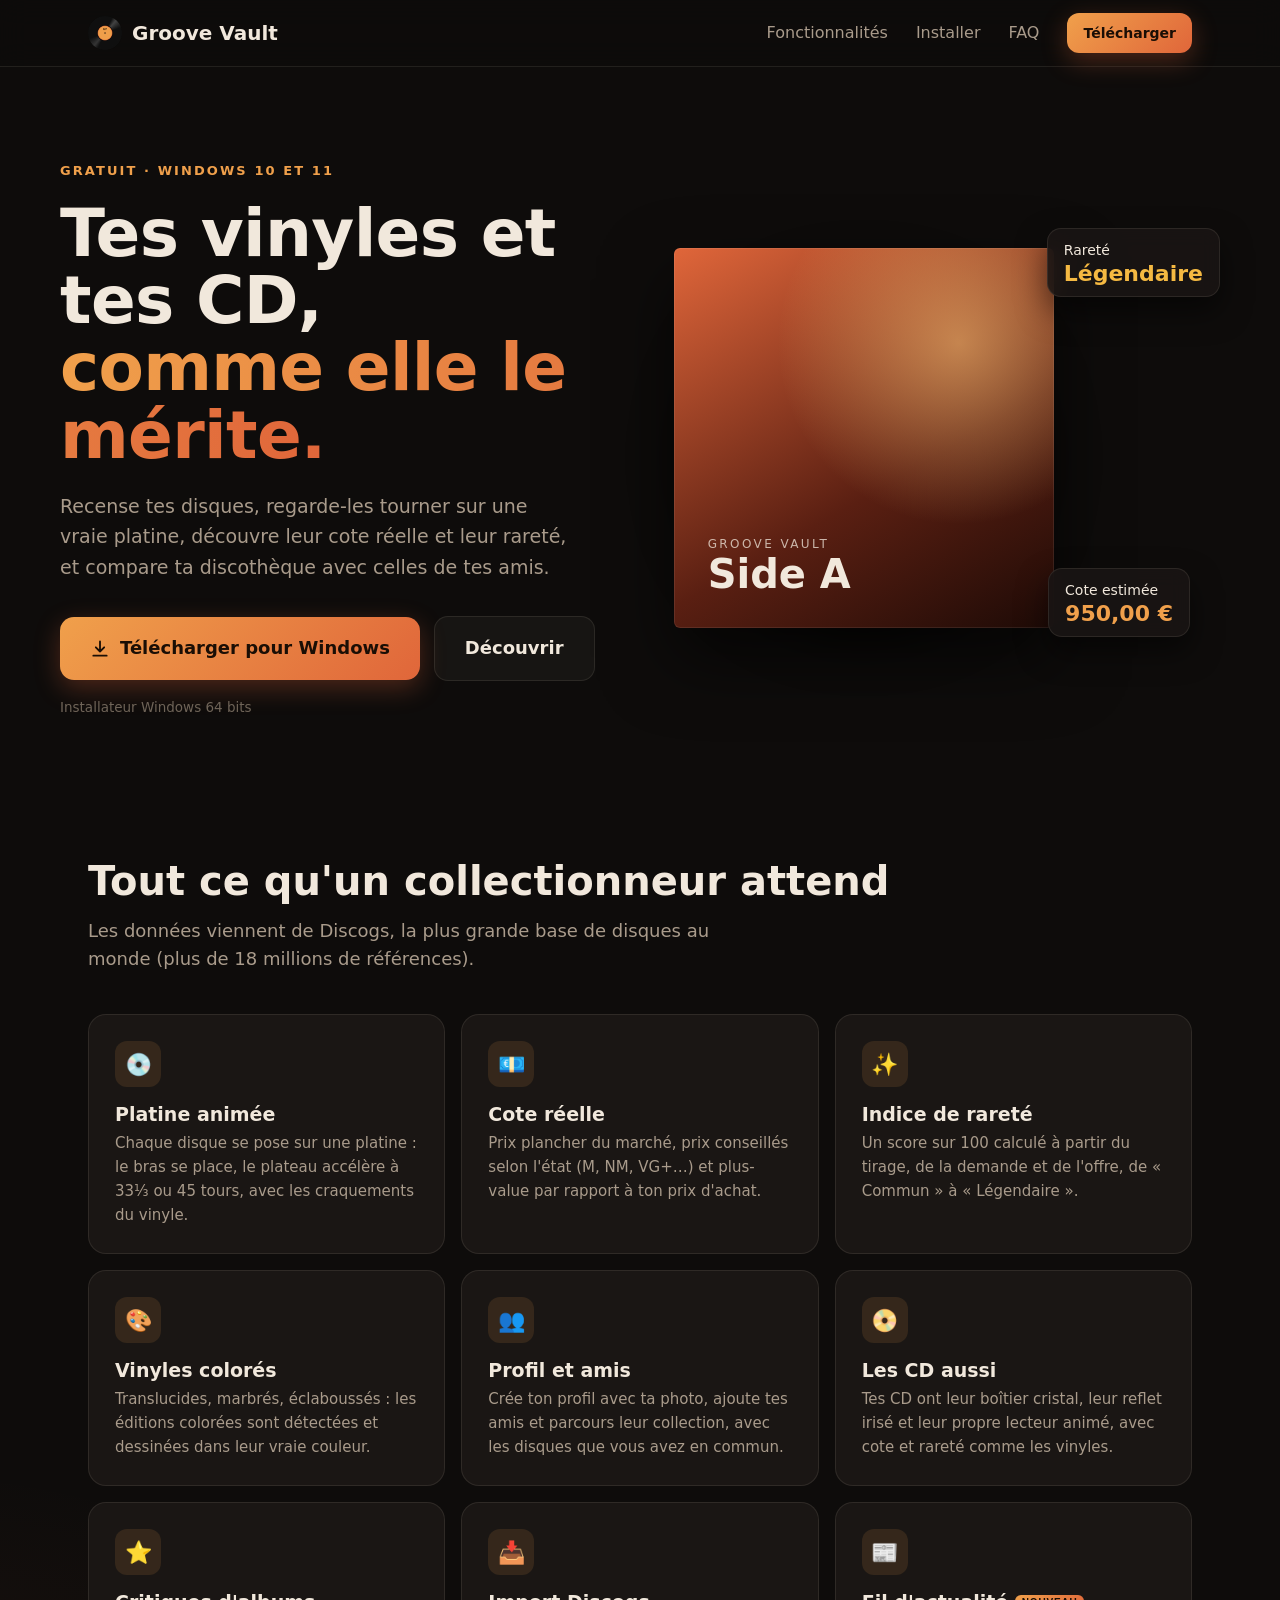
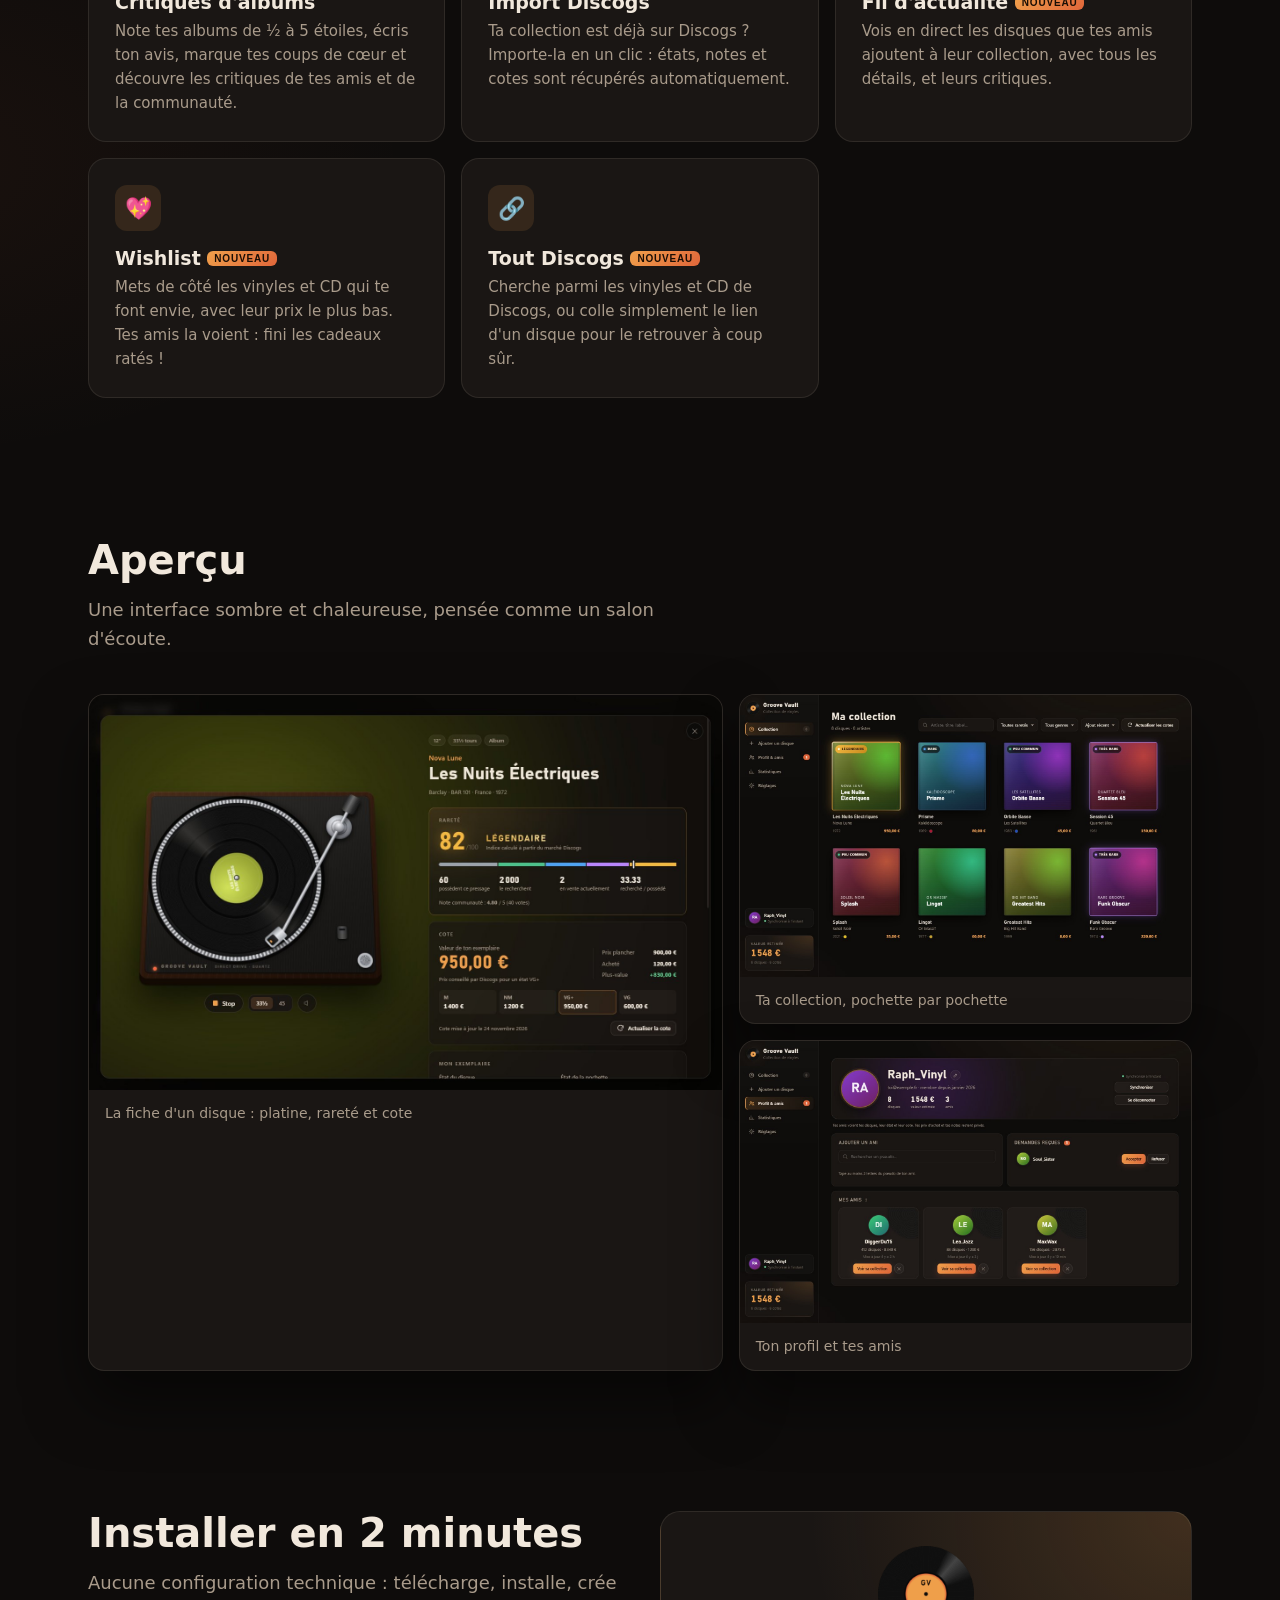
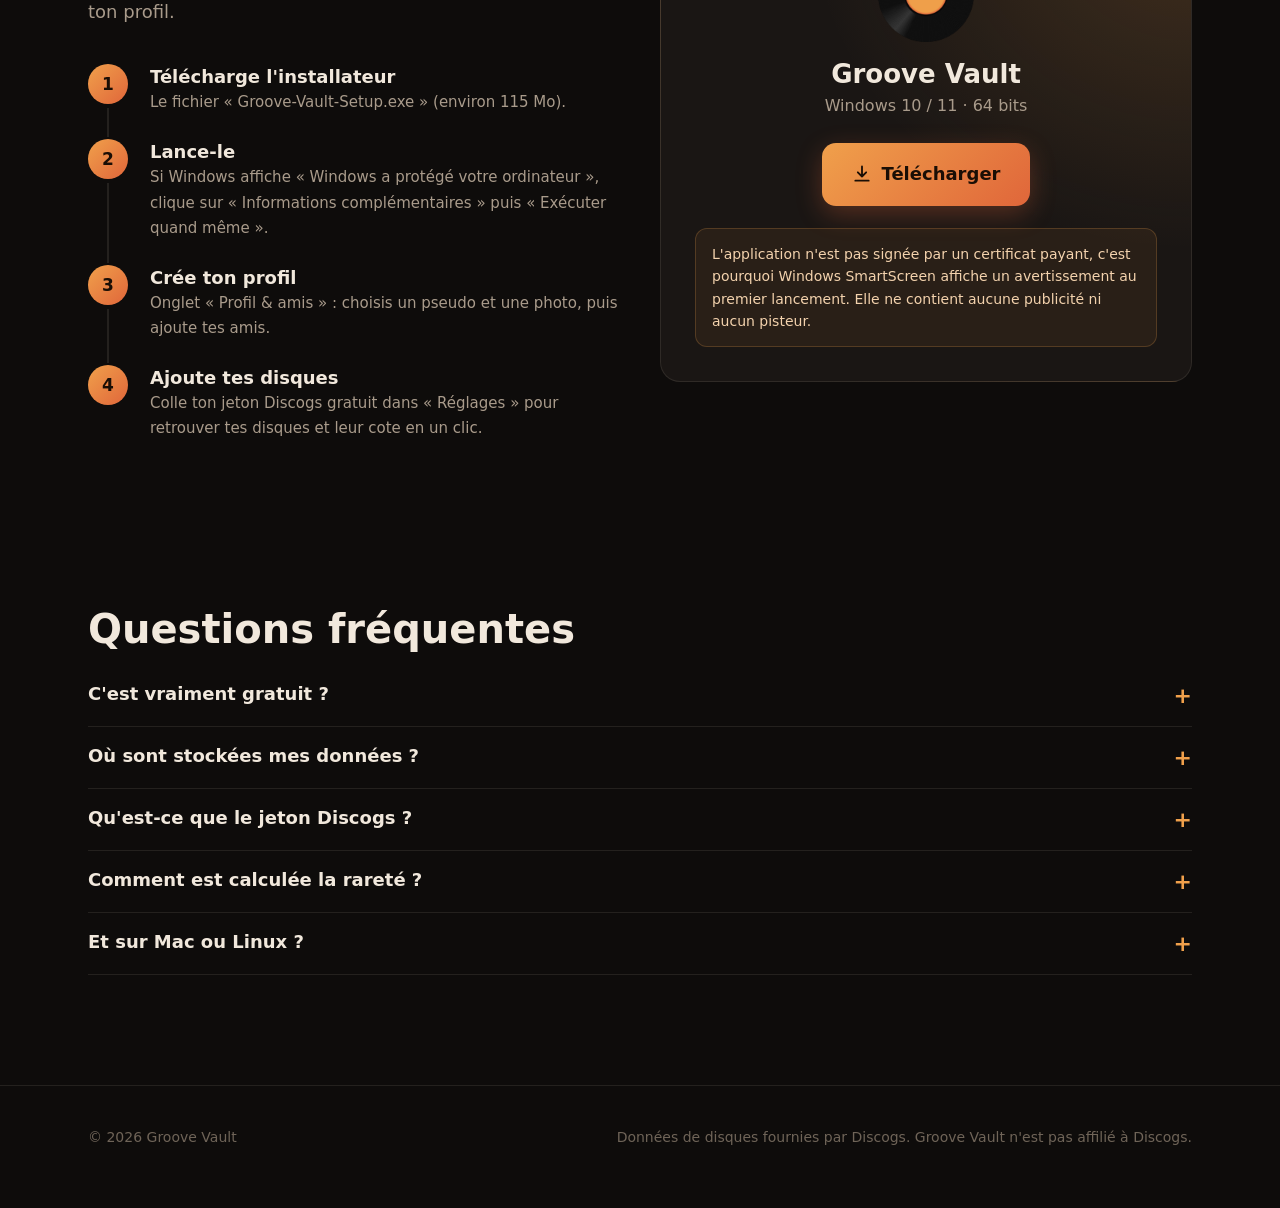
==== commit c858c950: "Page : wishlist et recherche par lien Discogs Co-Authored-By: Claude Opus 5.5 <noreply@anthropic.com" ====
--- a/index.html
+++ b/index.html
@@ -176,10 +176,12 @@
         <div class="feature"><div class="ico">✨</div><h3>Indice de rareté</h3><p>Un score sur 100 calculé à partir du tirage, de la demande et de l'offre, de « Commun » à « Légendaire ».</p></div>
         <div class="feature"><div class="ico">🎨</div><h3>Vinyles colorés</h3><p>Translucides, marbrés, éclaboussés : les éditions colorées sont détectées et dessinées dans leur vraie couleur.</p></div>
         <div class="feature"><div class="ico">👥</div><h3>Profil et amis</h3><p>Crée ton profil avec ta photo, ajoute tes amis et parcours leur collection, avec les disques que vous avez en commun.</p></div>
-        <div class="feature"><div class="ico">📀</div><h3>Les CD aussi <span class="new">Nouveau</span></h3><p>Tes CD ont leur boîtier cristal, leur reflet irisé et leur propre lecteur animé, avec cote et rareté comme les vinyles.</p></div>
+        <div class="feature"><div class="ico">📀</div><h3>Les CD aussi</h3><p>Tes CD ont leur boîtier cristal, leur reflet irisé et leur propre lecteur animé, avec cote et rareté comme les vinyles.</p></div>
         <div class="feature"><div class="ico">⭐</div><h3>Critiques d'albums</h3><p>Note tes albums de ½ à 5 étoiles, écris ton avis, marque tes coups de cœur et découvre les critiques de tes amis et de la communauté.</p></div>
         <div class="feature"><div class="ico">📥</div><h3>Import Discogs</h3><p>Ta collection est déjà sur Discogs ? Importe-la en un clic : états, notes et cotes sont récupérés automatiquement.</p></div>
         <div class="feature"><div class="ico">📰</div><h3>Fil d'actualité <span class="new">Nouveau</span></h3><p>Vois en direct les disques que tes amis ajoutent à leur collection, avec tous les détails, et leurs critiques.</p></div>
+        <div class="feature"><div class="ico">💖</div><h3>Wishlist <span class="new">Nouveau</span></h3><p>Mets de côté les vinyles et CD qui te font envie, avec leur prix le plus bas. Tes amis la voient : fini les cadeaux ratés !</p></div>
+        <div class="feature"><div class="ico">🔗</div><h3>Tout Discogs <span class="new">Nouveau</span></h3><p>Cherche parmi les vinyles et CD de Discogs, ou colle simplement le lien d'un disque pour le retrouver à coup sûr.</p></div>
       </div>
     </div>
   </section>
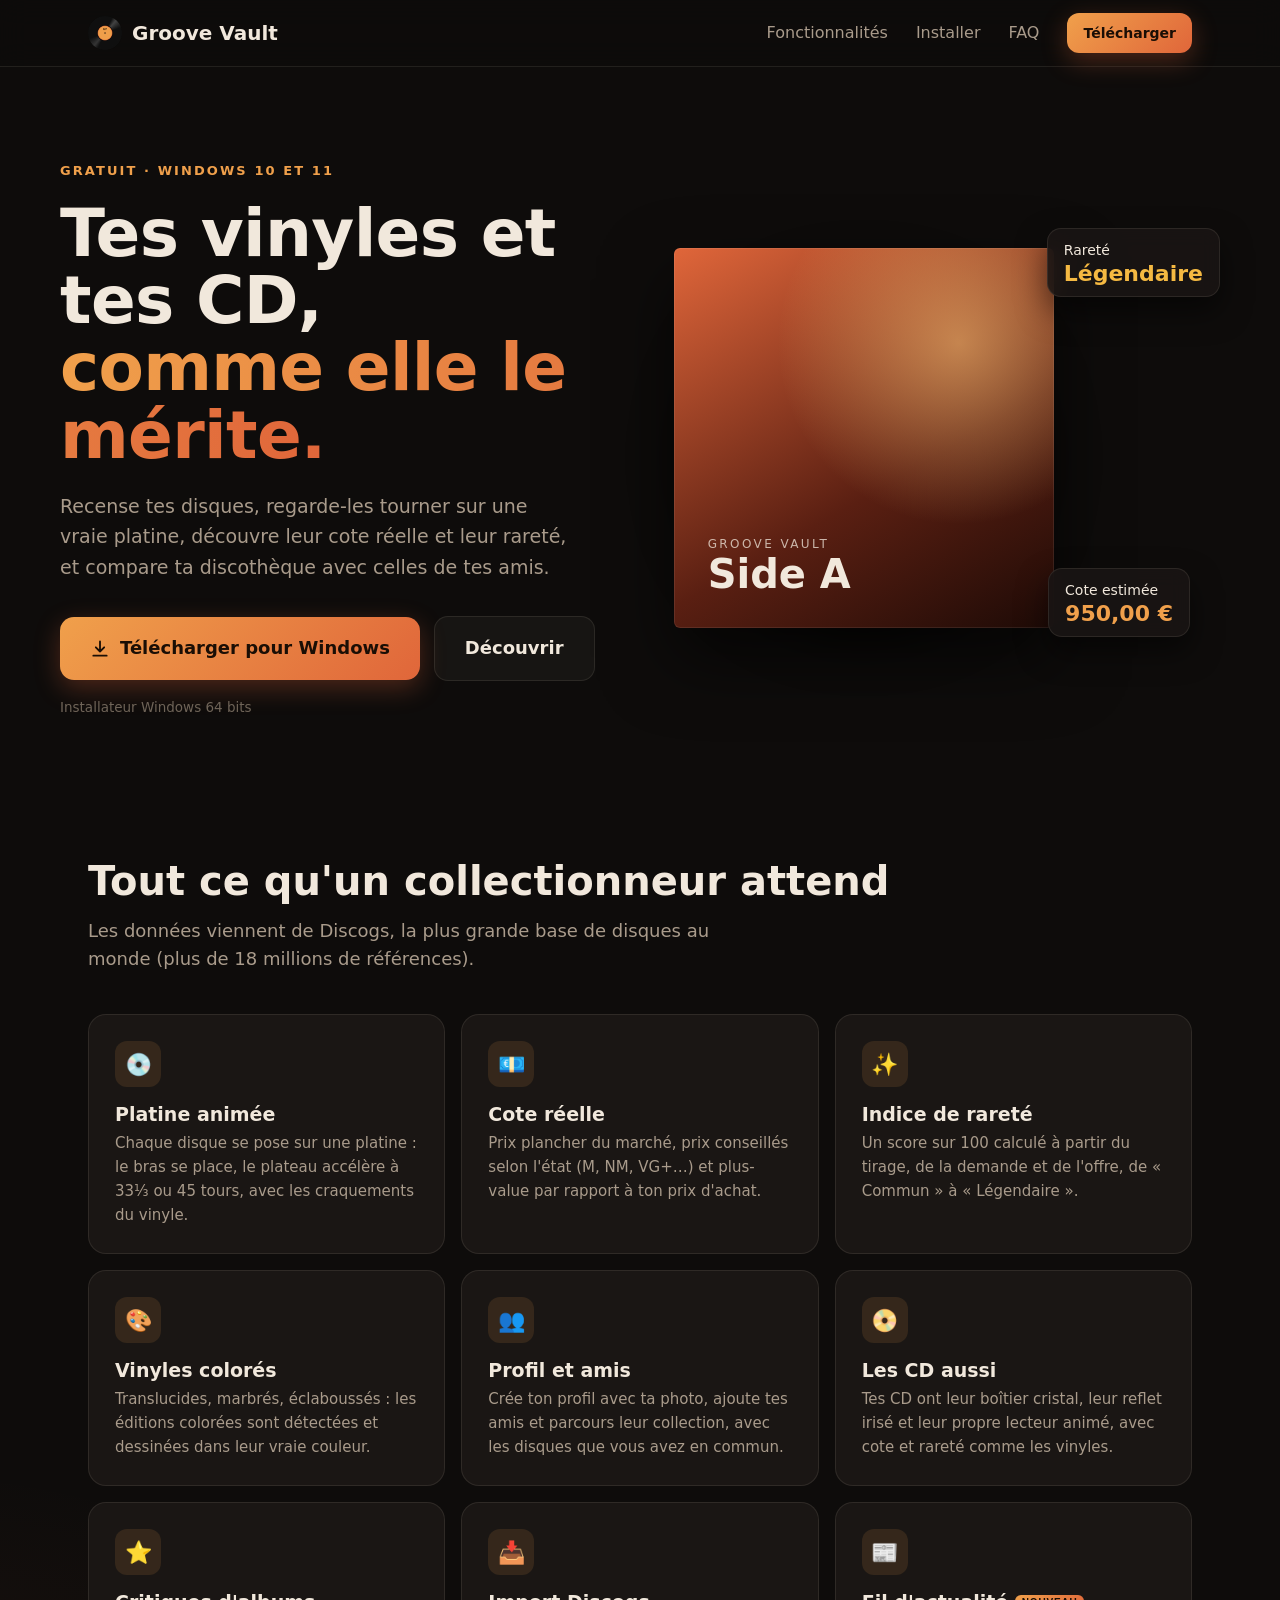
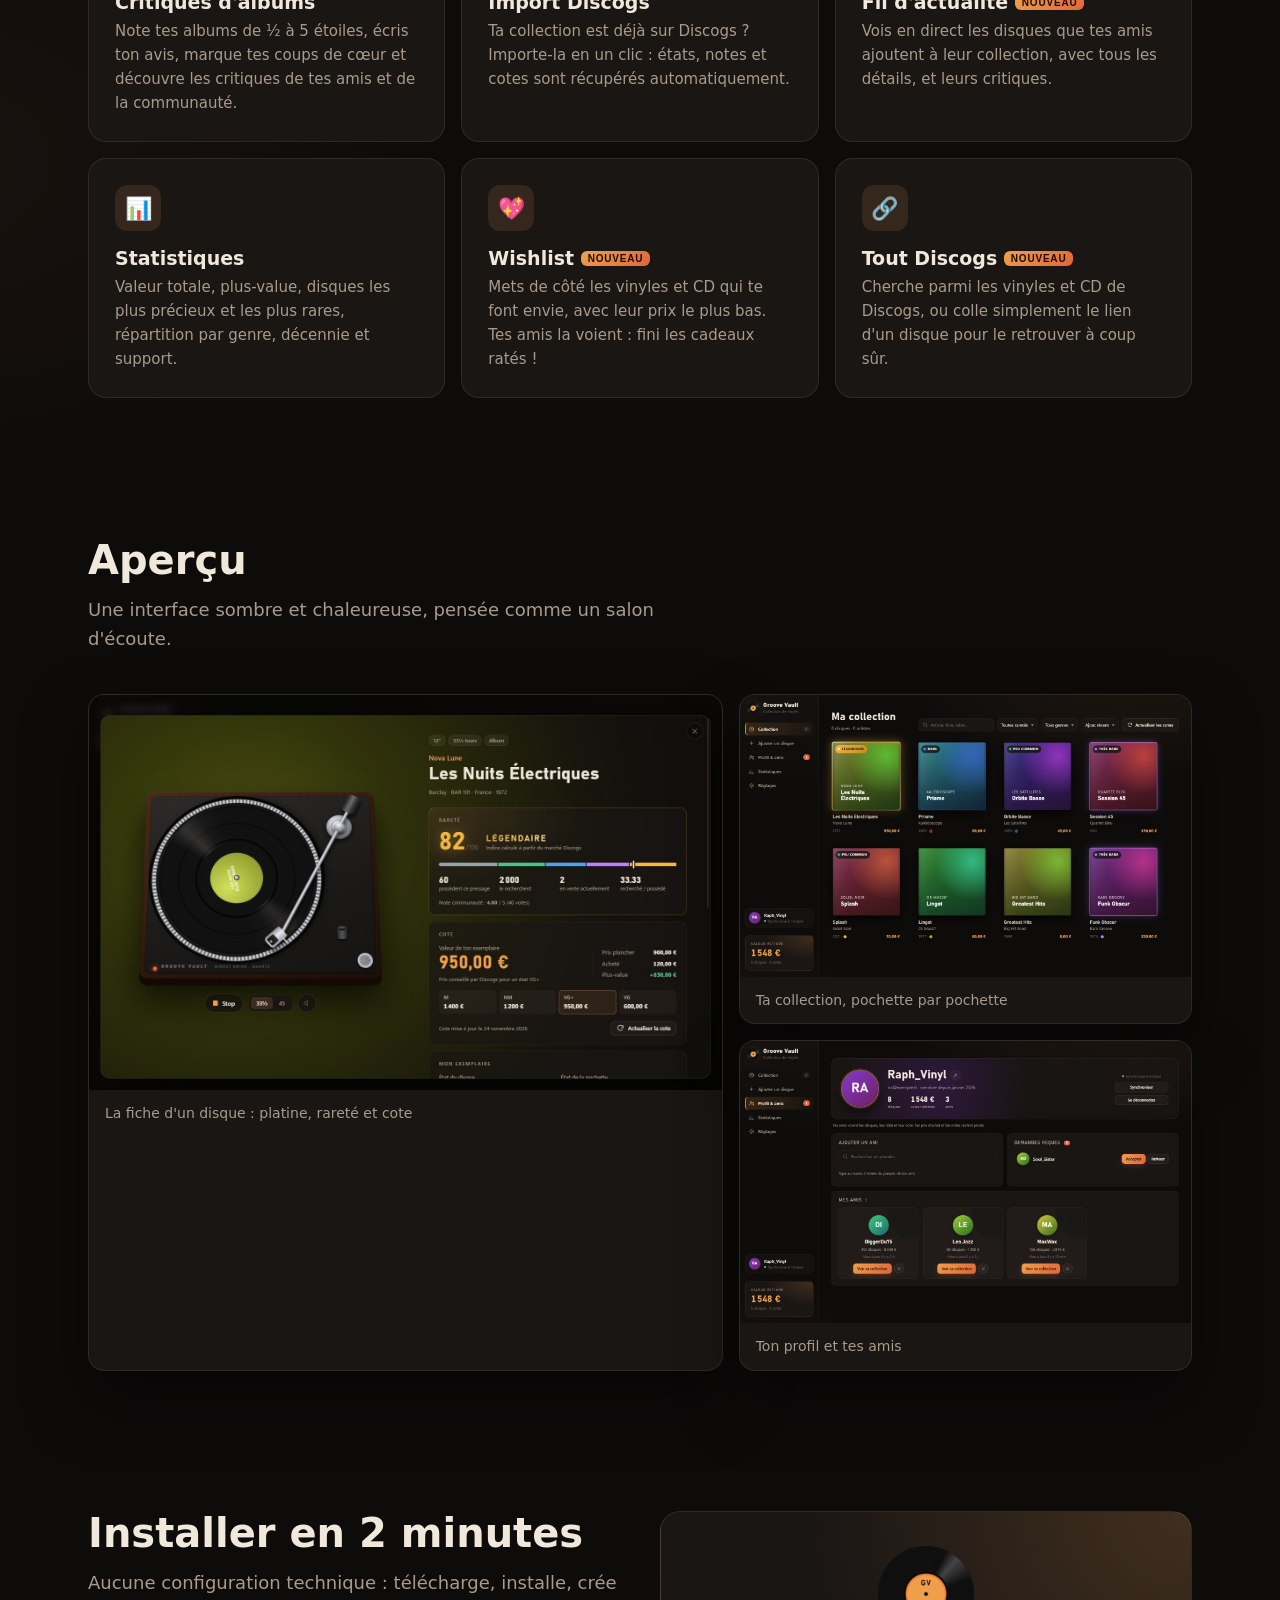
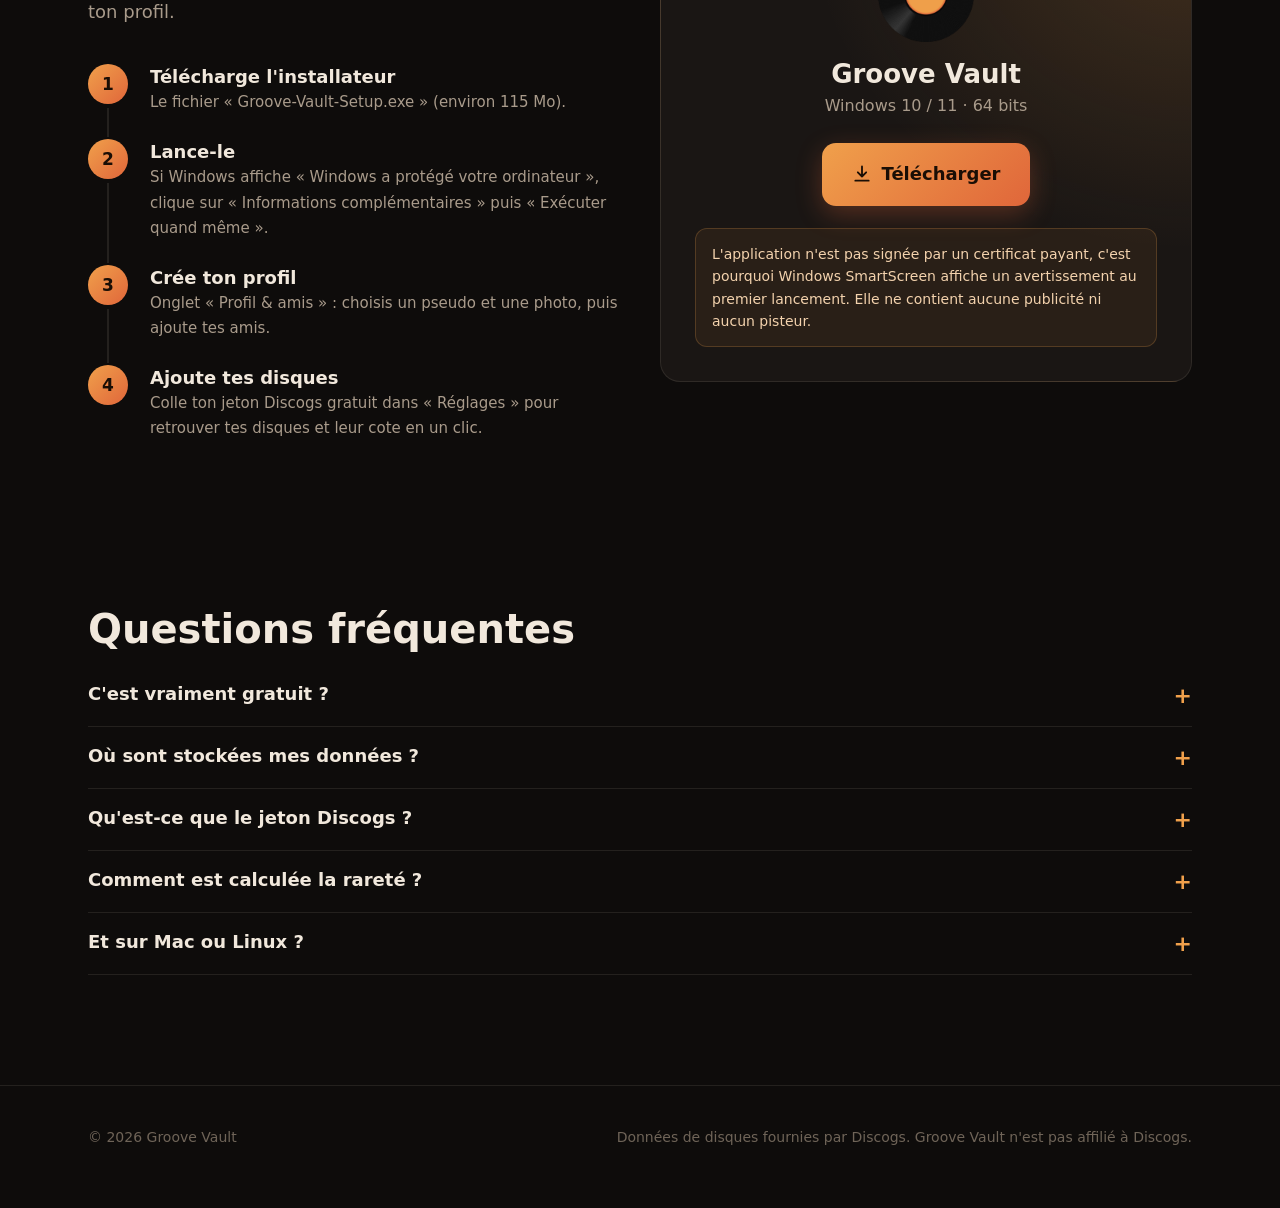
==== commit 59a0c781: "Page : carte Statistiques Co-Authored-By: Claude Opus 5.5 <noreply@anthropic.com>" ====
--- a/index.html
+++ b/index.html
@@ -180,6 +180,7 @@
         <div class="feature"><div class="ico">⭐</div><h3>Critiques d'albums</h3><p>Note tes albums de ½ à 5 étoiles, écris ton avis, marque tes coups de cœur et découvre les critiques de tes amis et de la communauté.</p></div>
         <div class="feature"><div class="ico">📥</div><h3>Import Discogs</h3><p>Ta collection est déjà sur Discogs ? Importe-la en un clic : états, notes et cotes sont récupérés automatiquement.</p></div>
         <div class="feature"><div class="ico">📰</div><h3>Fil d'actualité <span class="new">Nouveau</span></h3><p>Vois en direct les disques que tes amis ajoutent à leur collection, avec tous les détails, et leurs critiques.</p></div>
+        <div class="feature"><div class="ico">📊</div><h3>Statistiques</h3><p>Valeur totale, plus-value, disques les plus précieux et les plus rares, répartition par genre, décennie et support.</p></div>
         <div class="feature"><div class="ico">💖</div><h3>Wishlist <span class="new">Nouveau</span></h3><p>Mets de côté les vinyles et CD qui te font envie, avec leur prix le plus bas. Tes amis la voient : fini les cadeaux ratés !</p></div>
         <div class="feature"><div class="ico">🔗</div><h3>Tout Discogs <span class="new">Nouveau</span></h3><p>Cherche parmi les vinyles et CD de Discogs, ou colle simplement le lien d'un disque pour le retrouver à coup sûr.</p></div>
       </div>
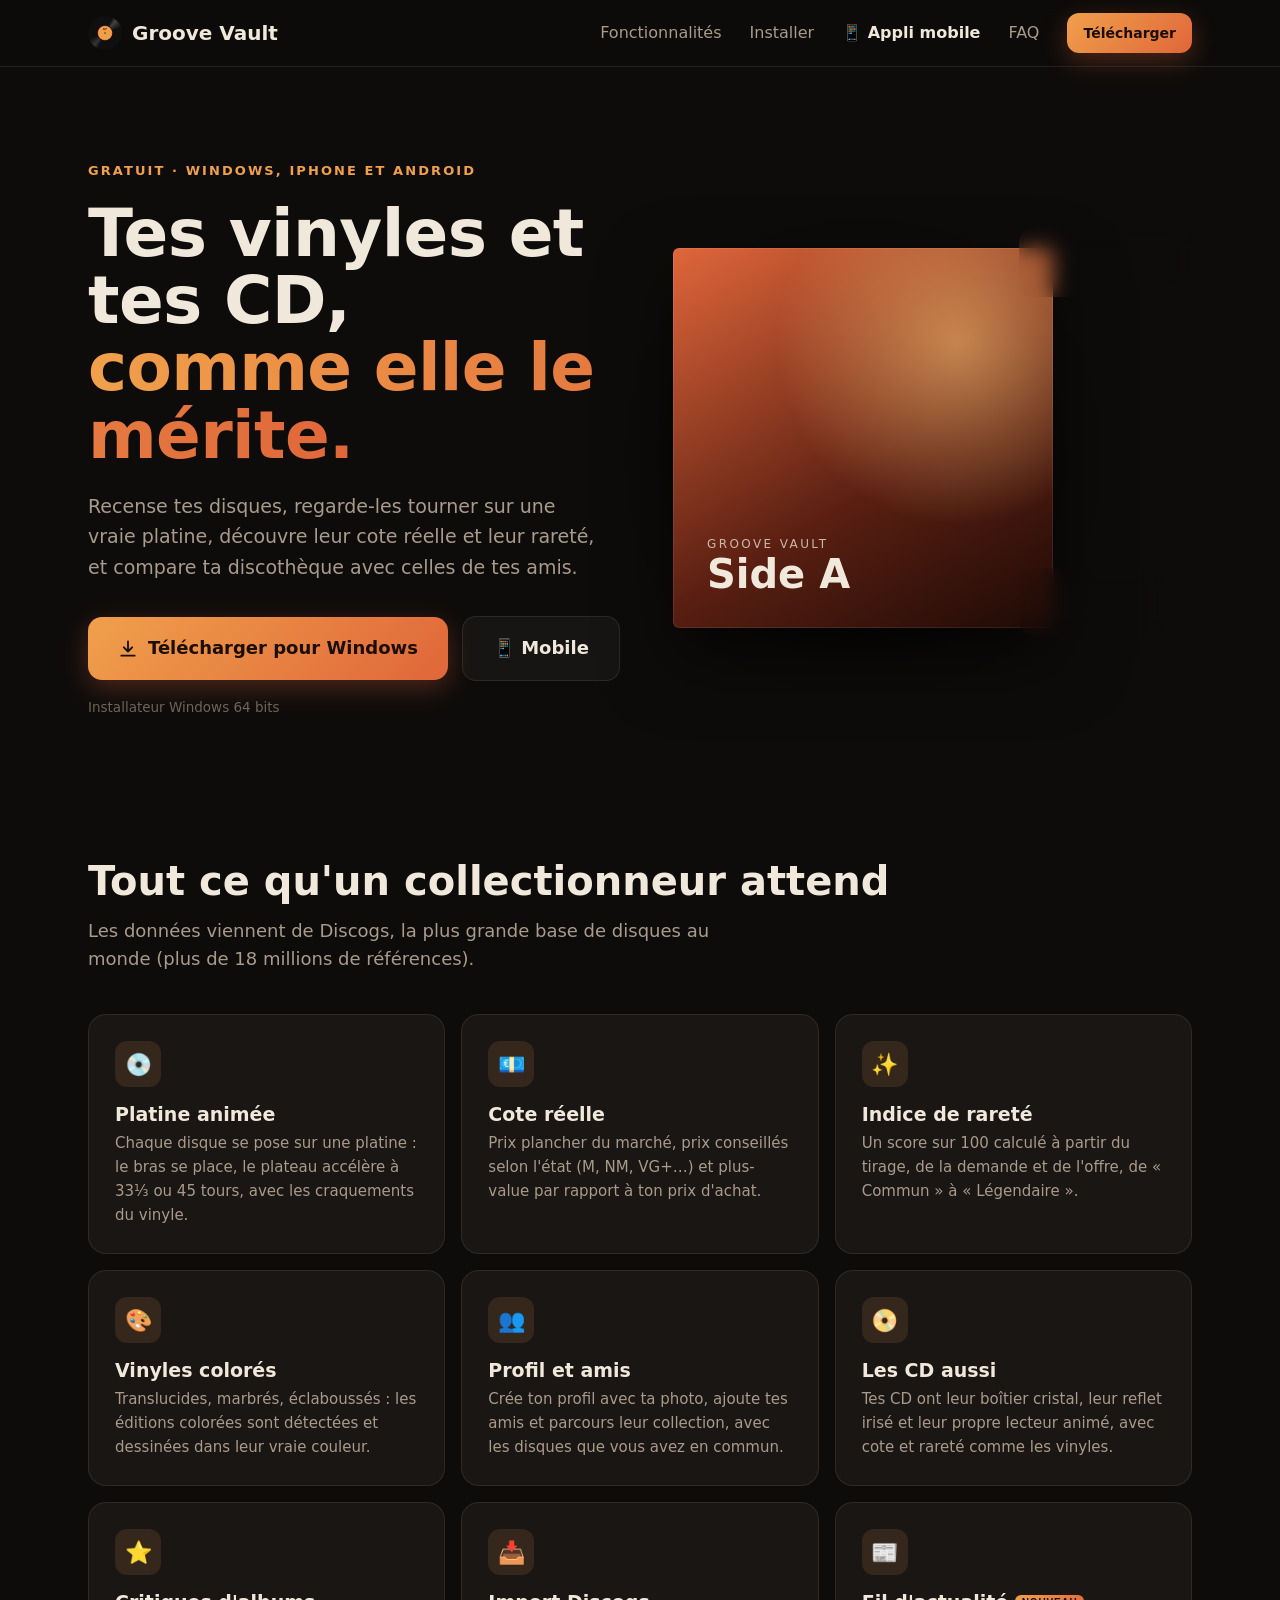
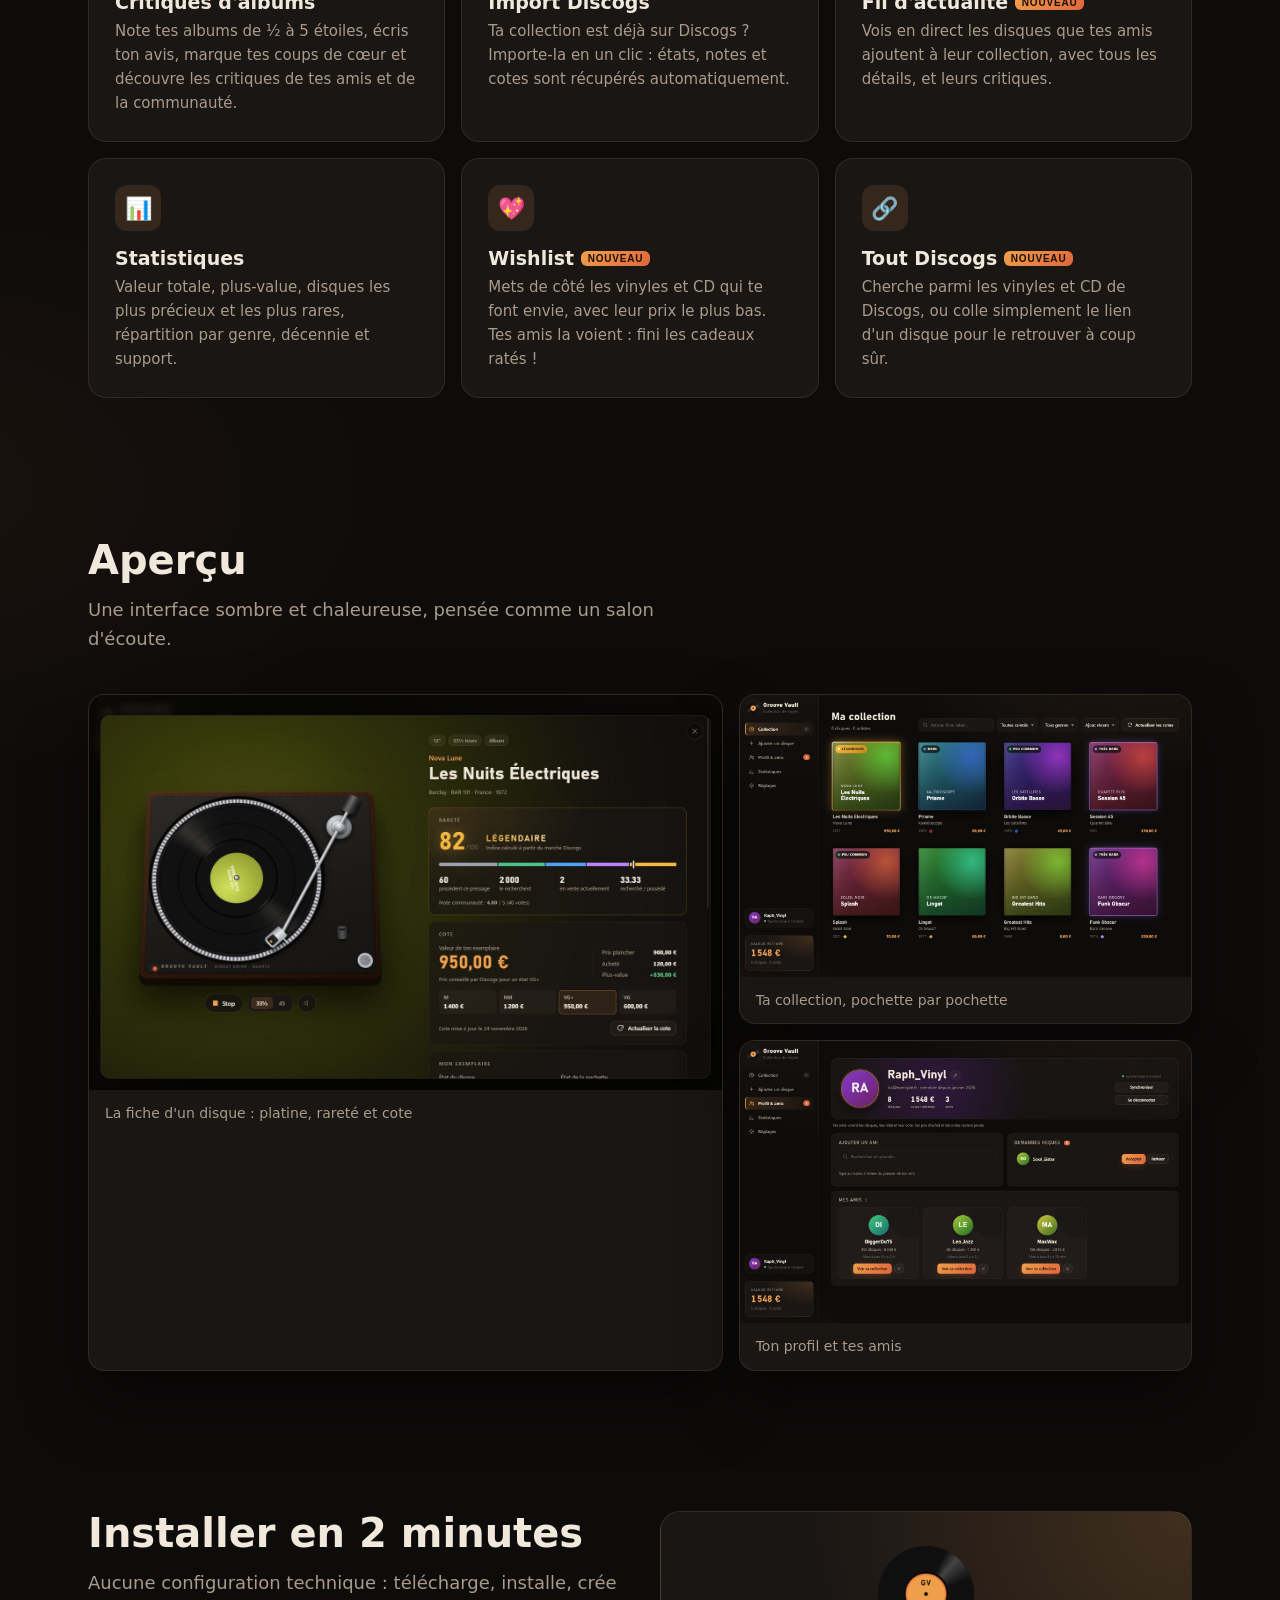
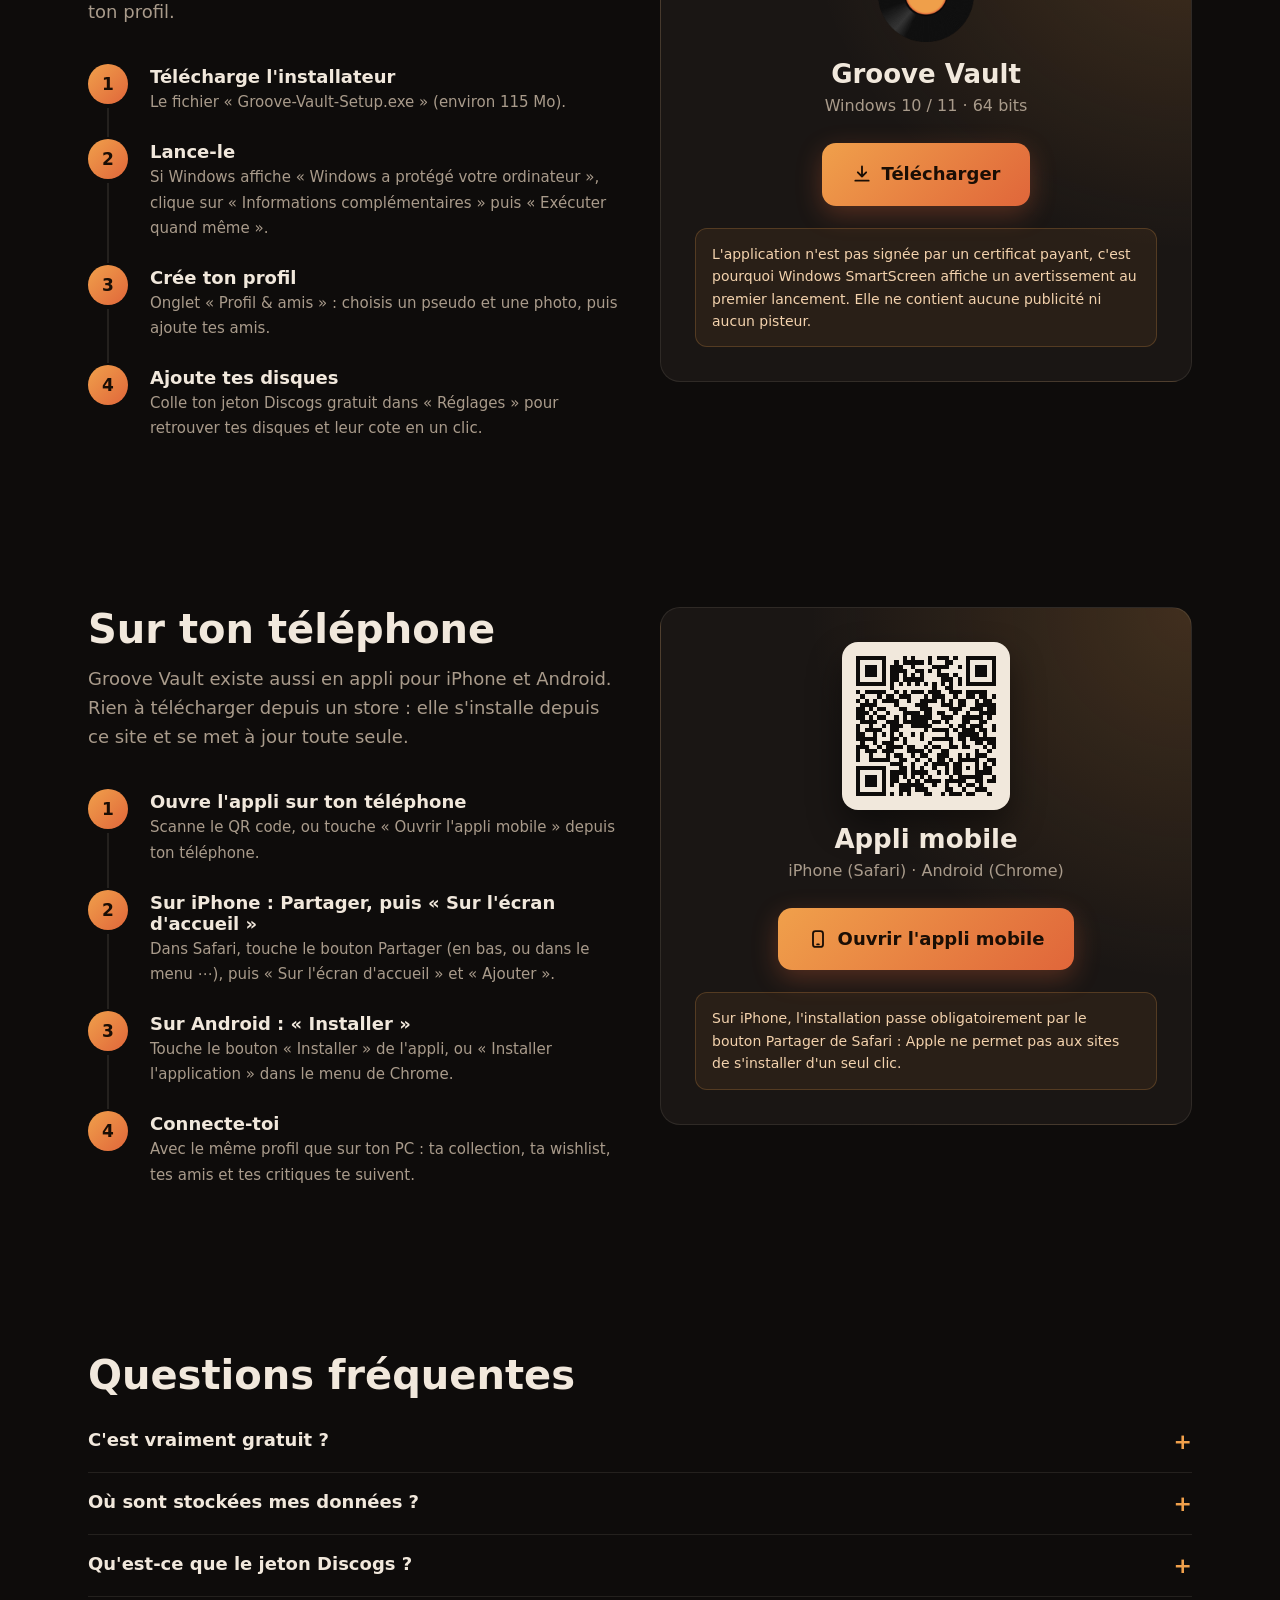
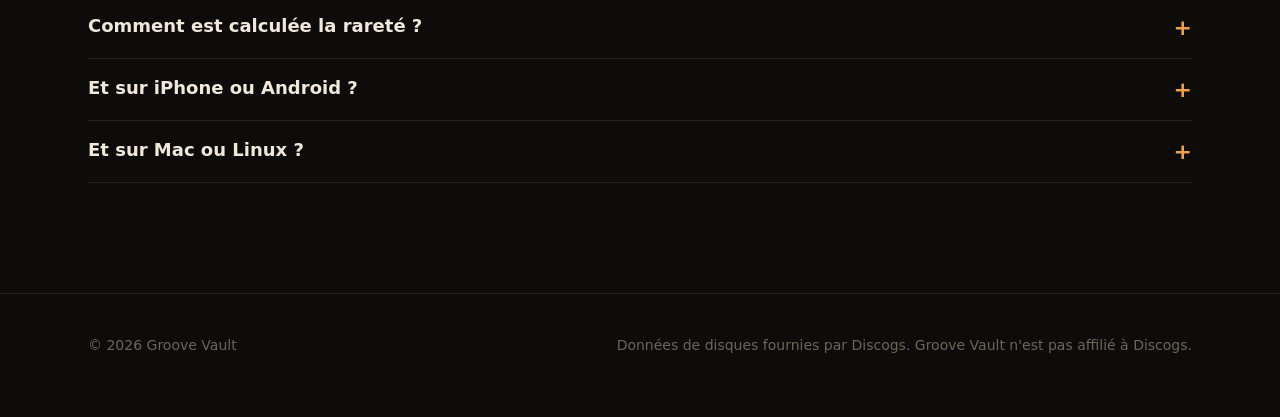
==== commit b4827750: "Appli mobile installable (iPhone et Android) + onglet sur la page Co-Authored-By: Claude Opus 5.5 <n" ====
--- a/index.html
+++ b/index.html
@@ -4,7 +4,7 @@
   <meta charset="UTF-8">
   <meta name="viewport" content="width=device-width, initial-scale=1">
   <title>Groove Vault · Ta collection de vinyles et de CD</title>
-  <meta name="description" content="Application Windows gratuite pour recenser ta collection de vinyles et de CD : platine animée, cote réelle Discogs, indice de rareté et collections de tes amis.">
+  <meta name="description" content="Application gratuite pour Windows, iPhone et Android : recense ta collection de vinyles et de CD, avec platine animée, cote réelle Discogs, indice de rareté, wishlist et collections de tes amis.">
   <link rel="icon" href="img/icon.png">
   <meta property="og:title" content="Groove Vault">
   <meta property="og:description" content="Ta collection de vinyles et de CD, avec sa vraie cote et sa rareté.">
@@ -42,7 +42,7 @@
     nav .btn { padding: 9px 16px; font-size: 14px; }
 
     /* Hero */
-    .hero { display: grid; grid-template-columns: 1.05fr 1fr; gap: 40px; align-items: center; padding: 90px 0 70px; }
+    .hero { display: grid; grid-template-columns: 1.05fr 1fr; gap: 40px; align-items: center; padding-top: 90px; padding-bottom: 70px; }
     .eyebrow { display: inline-block; font-size: 13px; letter-spacing: .16em; text-transform: uppercase; color: var(--accent); font-weight: 700; margin-bottom: 18px; }
     h1 { font: 700 clamp(40px, 5.6vw, 66px)/1.02 var(--display); margin: 0 0 22px; letter-spacing: -.01em; }
     h1 em { font-style: normal; background: linear-gradient(90deg, var(--accent), var(--accent2)); -webkit-background-clip: text; background-clip: text; color: transparent; }
@@ -115,6 +115,12 @@
     .dl-card p { color: var(--muted); margin: 0 0 24px; }
     .smartscreen { margin-top: 22px; padding: 14px 16px; border-radius: 12px; background: rgba(240, 160, 75, .07); border: 1px solid rgba(240, 160, 75, .22); color: #f3d2ad; font-size: 14px; text-align: left; }
 
+    .m-card .qr { width: 168px; height: 168px; margin: 0 auto 14px; padding: 10px; border-radius: 16px; background: #f1e8dc; box-shadow: 0 16px 34px rgba(0, 0, 0, .45); }
+    .m-card .qr img { width: 100%; margin: 0; display: block; }
+    nav a.tab-mobile { color: var(--text); font-weight: 600; }
+    .is-phone .m-card .qr, .is-phone #release-meta { display: none; }
+    @media (max-width: 600px) { .hero { padding-top: 40px; } .hero h1 { font-size: 40px; } nav .logo { font-size: 0; gap: 0; } }
+
     details { border-bottom: 1px solid var(--line); padding: 18px 0; }
     summary { cursor: pointer; font: 600 18px var(--display); list-style: none; display: flex; justify-content: space-between; }
     summary::after { content: "+"; color: var(--accent); font-size: 22px; transition: transform .2s; }
@@ -128,7 +134,8 @@
       .hero, .install, .shots { grid-template-columns: 1fr; }
       .features { grid-template-columns: 1fr 1fr; }
       .stage { height: 380px; transform: scale(.8); transform-origin: left top; }
-      nav a.link { display: none; }
+      nav a.link:not(.tab-mobile) { display: none; }
+      nav .wrap { gap: 16px; }
     }
     @media (prefers-reduced-motion: reduce) { * { animation: none !important; } }
   </style>
@@ -139,6 +146,7 @@
       <a class="logo" href="#"><img src="img/icon.png" alt="">Groove Vault</a>
       <a class="link" href="#fonctionnalites">Fonctionnalités</a>
       <a class="link" href="#installer">Installer</a>
+      <a class="link tab-mobile" href="#mobile">📱 Appli mobile</a>
       <a class="link" href="#faq">FAQ</a>
       <a class="btn primary dl-link" href="#installer">Télécharger</a>
     </div>
@@ -146,7 +154,7 @@
 
   <header class="wrap hero">
     <div>
-      <span class="eyebrow">Gratuit · Windows 10 et 11</span>
+      <span class="eyebrow">Gratuit · Windows, iPhone et Android</span>
       <h1>Tes vinyles et tes CD,<br><em>comme elle le mérite.</em></h1>
       <p class="lead">Recense tes disques, regarde-les tourner sur une vraie platine, découvre leur cote réelle et leur rareté, et compare ta discothèque avec celles de tes amis.</p>
       <div class="cta">
@@ -154,7 +162,7 @@
           <svg viewBox="0 0 24 24" fill="none" stroke="currentColor" stroke-width="2.2" stroke-linecap="round" stroke-linejoin="round"><path d="M12 3v12M7 10l5 5 5-5M4 20h16"/></svg>
           Télécharger pour Windows
         </a>
-        <a class="btn ghost big" href="#fonctionnalites">Découvrir</a>
+        <a class="btn ghost big" href="#mobile">📱 Mobile</a>
       </div>
       <div class="meta" id="release-meta">Installateur Windows 64 bits</div>
     </div>
@@ -224,6 +232,31 @@
     </div>
   </section>
 
+  <section id="mobile">
+    <div class="wrap install">
+      <div>
+        <h2>Sur ton téléphone</h2>
+        <p class="section-lead">Groove Vault existe aussi en appli pour iPhone et Android. Rien à télécharger depuis un store : elle s'installe depuis ce site et se met à jour toute seule.</p>
+        <ol class="steps">
+          <li><b>Ouvre l'appli sur ton téléphone</b><span>Scanne le QR code, ou touche « Ouvrir l'appli mobile » depuis ton téléphone.</span></li>
+          <li><b>Sur iPhone : Partager, puis « Sur l'écran d'accueil »</b><span>Dans Safari, touche le bouton Partager (en bas, ou dans le menu ⋯), puis « Sur l'écran d'accueil » et « Ajouter ».</span></li>
+          <li><b>Sur Android : « Installer »</b><span>Touche le bouton « Installer » de l'appli, ou « Installer l'application » dans le menu de Chrome.</span></li>
+          <li><b>Connecte-toi</b><span>Avec le même profil que sur ton PC : ta collection, ta wishlist, tes amis et tes critiques te suivent.</span></li>
+        </ol>
+      </div>
+      <div class="dl-card m-card">
+        <div class="qr"><img src="img/qr-app.svg" alt="QR code vers l'appli mobile Groove Vault"></div>
+        <h3>Appli mobile</h3>
+        <p>iPhone (Safari) · Android (Chrome)</p>
+        <a class="btn primary big" href="app/#installer">
+          <svg viewBox="0 0 24 24" fill="none" stroke="currentColor" stroke-width="2.2" stroke-linecap="round" stroke-linejoin="round"><rect x="6" y="2.5" width="12" height="19" rx="3"/><path d="M11 18.5h2"/></svg>
+          Ouvrir l'appli mobile
+        </a>
+        <div class="smartscreen">Sur iPhone, l'installation passe obligatoirement par le bouton Partager de Safari : Apple ne permet pas aux sites de s'installer d'un seul clic.</div>
+      </div>
+    </div>
+  </section>
+
   <section id="faq">
     <div class="wrap">
       <h2>Questions fréquentes</h2>
@@ -231,7 +264,8 @@
       <details><summary>Où sont stockées mes données ?</summary><p>Ta collection est enregistrée sur ton PC. Si tu crées un profil, elle est aussi synchronisée en ligne pour que tes amis puissent la voir et que tu puisses la retrouver sur un autre ordinateur. Tes prix d'achat et tes notes restent privés.</p></details>
       <details><summary>Qu'est-ce que le jeton Discogs ?</summary><p>Une clé gratuite qui permet à l'application d'interroger Discogs en ton nom. Crée un compte sur discogs.com, puis va dans Paramètres → Développeurs → « Générer un nouveau jeton », et colle-le dans les Réglages de Groove Vault.</p></details>
       <details><summary>Comment est calculée la rareté ?</summary><p>Le score combine le nombre de membres qui possèdent le pressage (35 %), le rapport entre ceux qui le recherchent et ceux qui l'ont (25 %), le nombre d'exemplaires en vente (20 %) et le prix plancher (20 %).</p></details>
-      <details><summary>Et sur Mac ou Linux ?</summary><p>Pour l'instant, seule la version Windows est proposée.</p></details>
+      <details><summary>Et sur iPhone ou Android ?</summary><p>Oui : ouvre l'<a href="app/">appli mobile</a> depuis ton téléphone et ajoute-la à ton écran d'accueil (voir « Sur ton téléphone » plus haut). Elle a son icône, s'ouvre en plein écran et se met à jour toute seule.</p></details>
+      <details><summary>Et sur Mac ou Linux ?</summary><p>Il n'y a pas d'installateur, mais l'<a href="app/">appli mobile</a> fonctionne aussi dans le navigateur d'un ordinateur.</p></details>
     </div>
   </section>
 
@@ -248,6 +282,18 @@
     const FILE = 'Groove-Vault-Setup.exe';
 
     document.getElementById('year').textContent = new Date().getFullYear();
+
+    // Visite depuis un téléphone : on propose l'appli mobile plutôt que l'installateur Windows
+    const phone = /iPhone|iPod|Android/i.test(navigator.userAgent) || (navigator.platform === 'MacIntel' && navigator.maxTouchPoints > 1);
+    if (phone) {
+      document.documentElement.classList.add('is-phone');
+      const ios = !/Android/i.test(navigator.userAgent);
+      document.querySelectorAll('.dl-link').forEach(a => {
+        a.classList.remove('dl-link');
+        a.href = 'app/#installer';
+        a.innerHTML = a.closest('nav') ? 'Installer' : `Installer sur ${ios ? 'iPhone' : 'Android'}`;
+      });
+    }
     if (!REPO.startsWith('OWNER')) {
       const url = `https://github.com/${REPO}/releases/latest/download/${FILE}`;
       document.querySelectorAll('.dl-link').forEach(a => { a.href = url; });
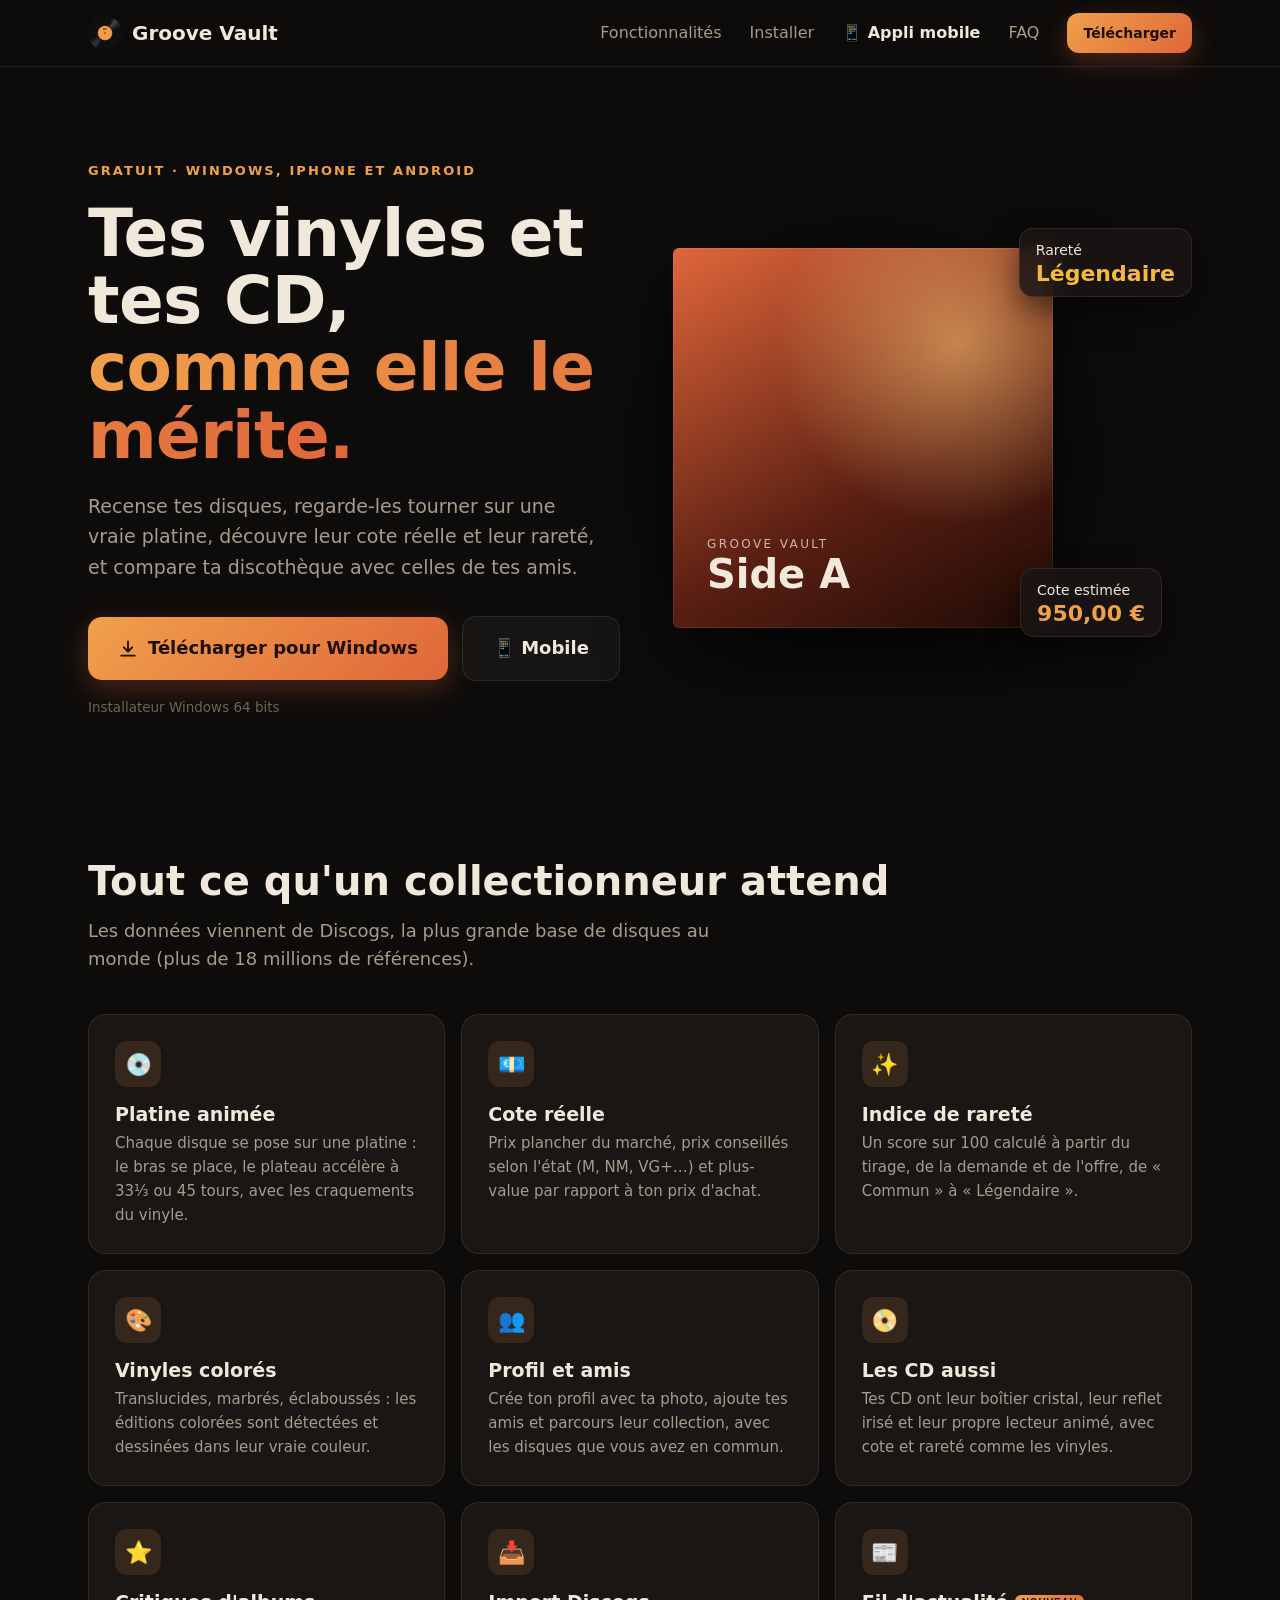
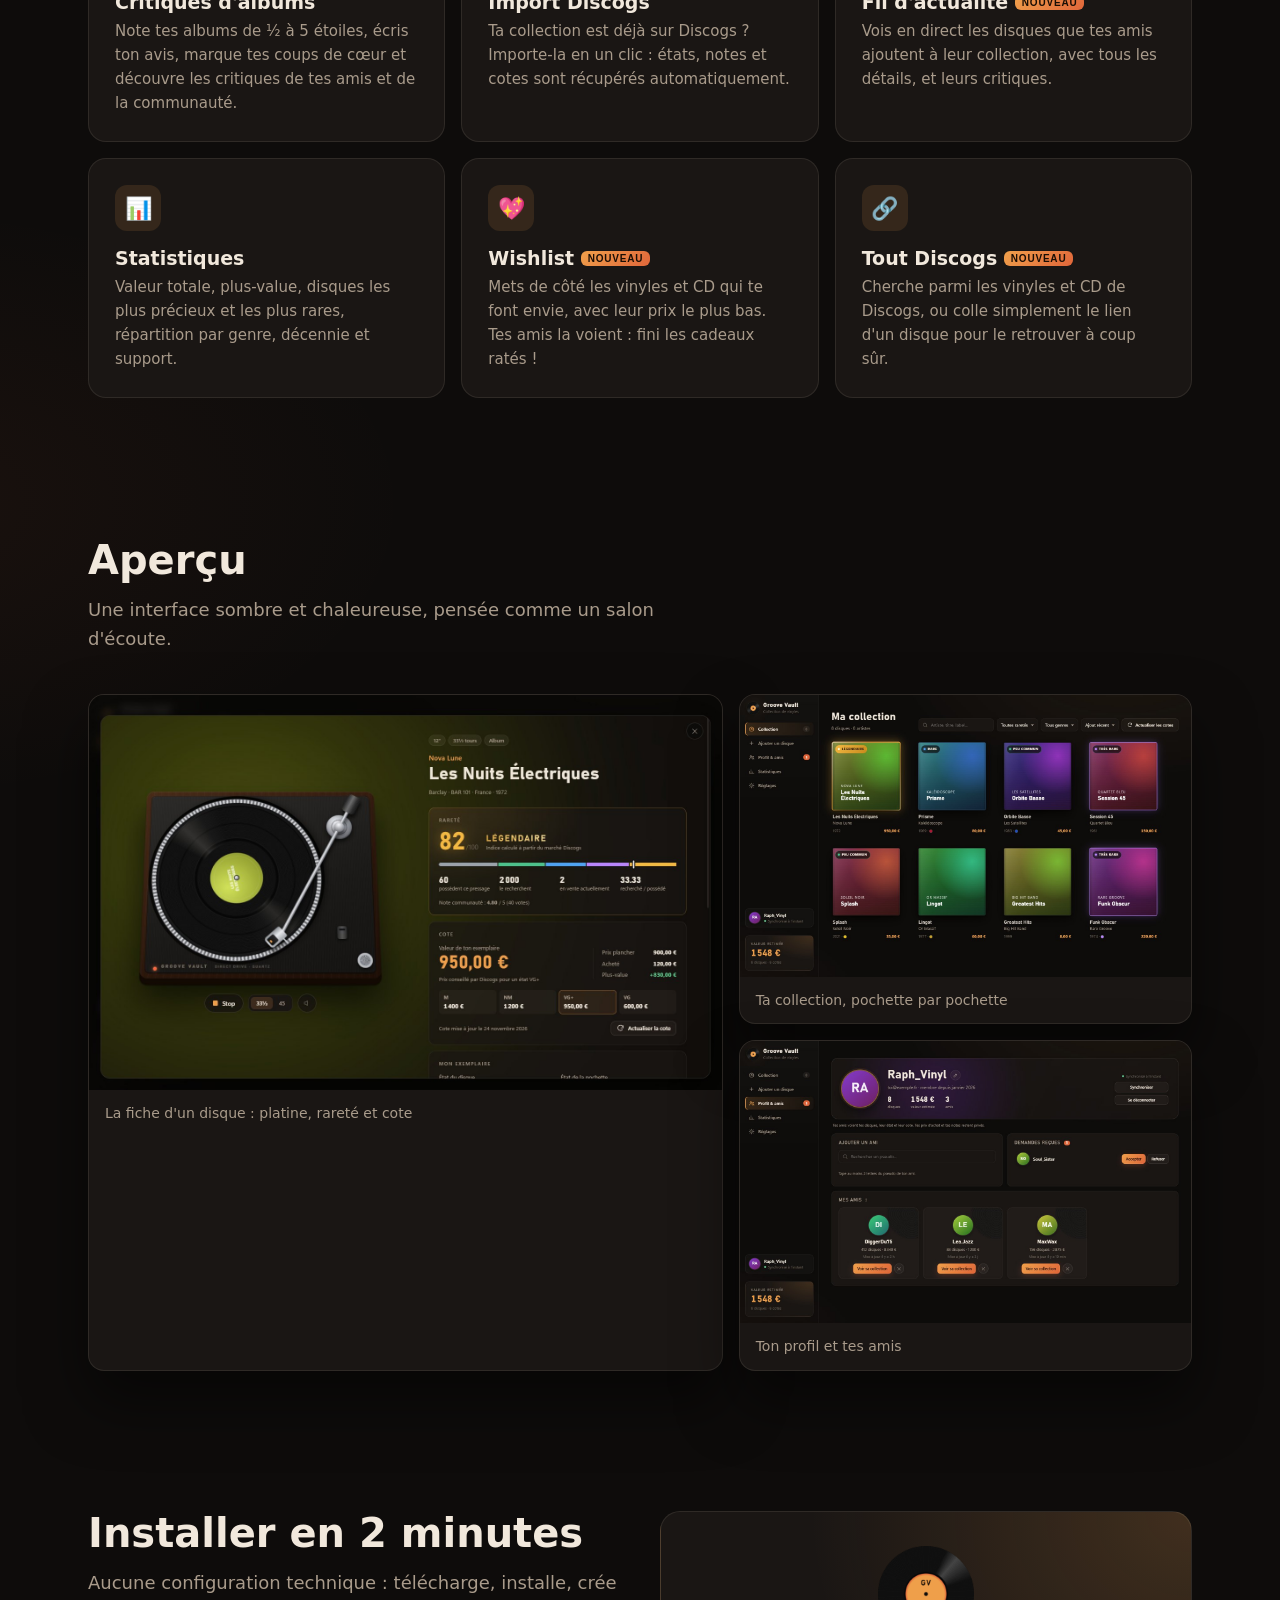
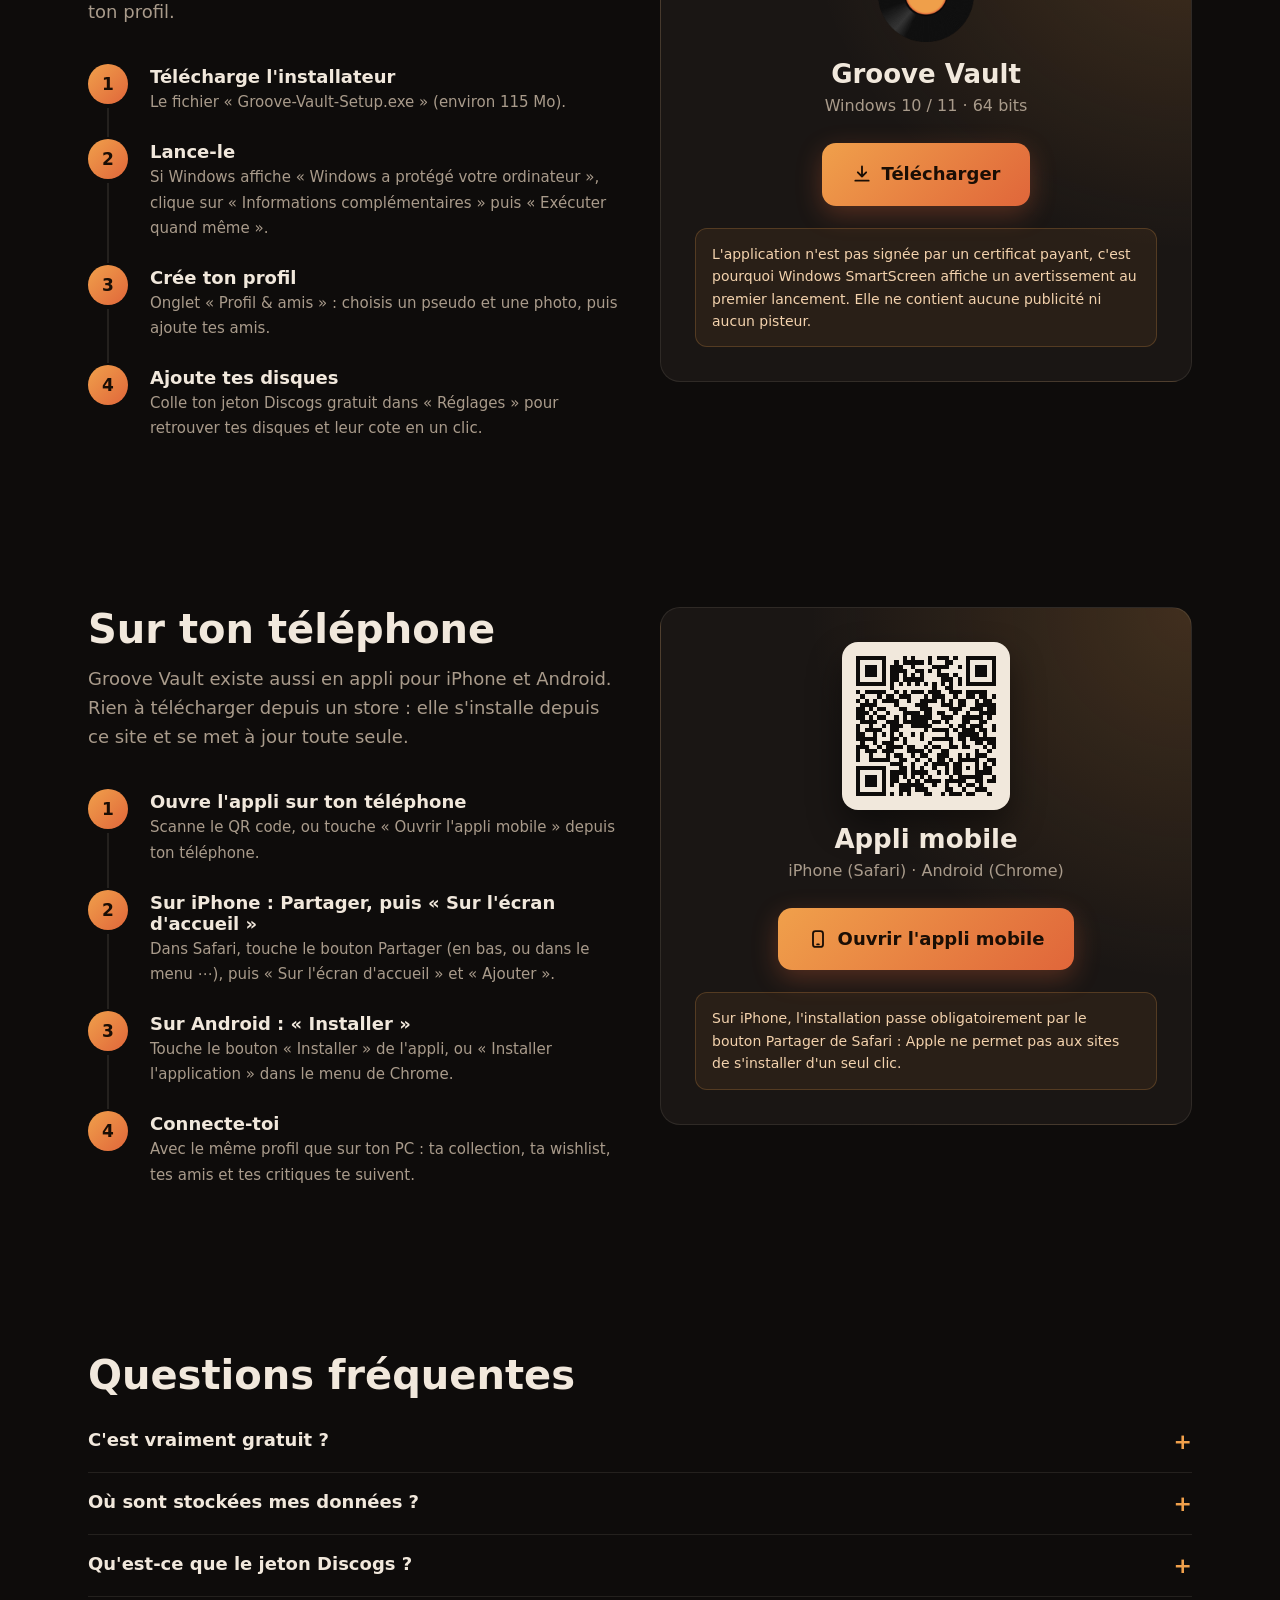
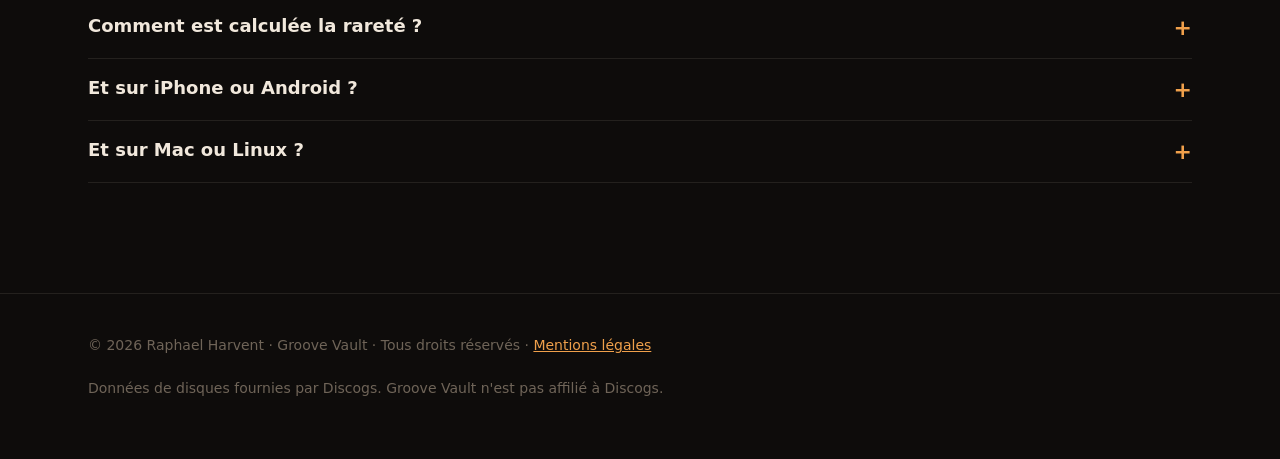
==== commit dd6b8af8: "Appli mobile 1.2.0 bêta 11 : setlist.fm, mentions légales Co-Authored-By: Claude Opus 5.5 <noreply@a" ====
--- a/index.html
+++ b/index.html
@@ -271,7 +271,7 @@
 
   <footer>
     <div class="wrap">
-      <span>© <span id="year"></span> Groove Vault</span>
+      <span>© <span id="year"></span> Raphael Harvent · Groove Vault · Tous droits réservés · <a href="mentions-legales.html">Mentions légales</a></span>
       <span>Données de disques fournies par Discogs. Groove Vault n'est pas affilié à Discogs.</span>
     </div>
   </footer>
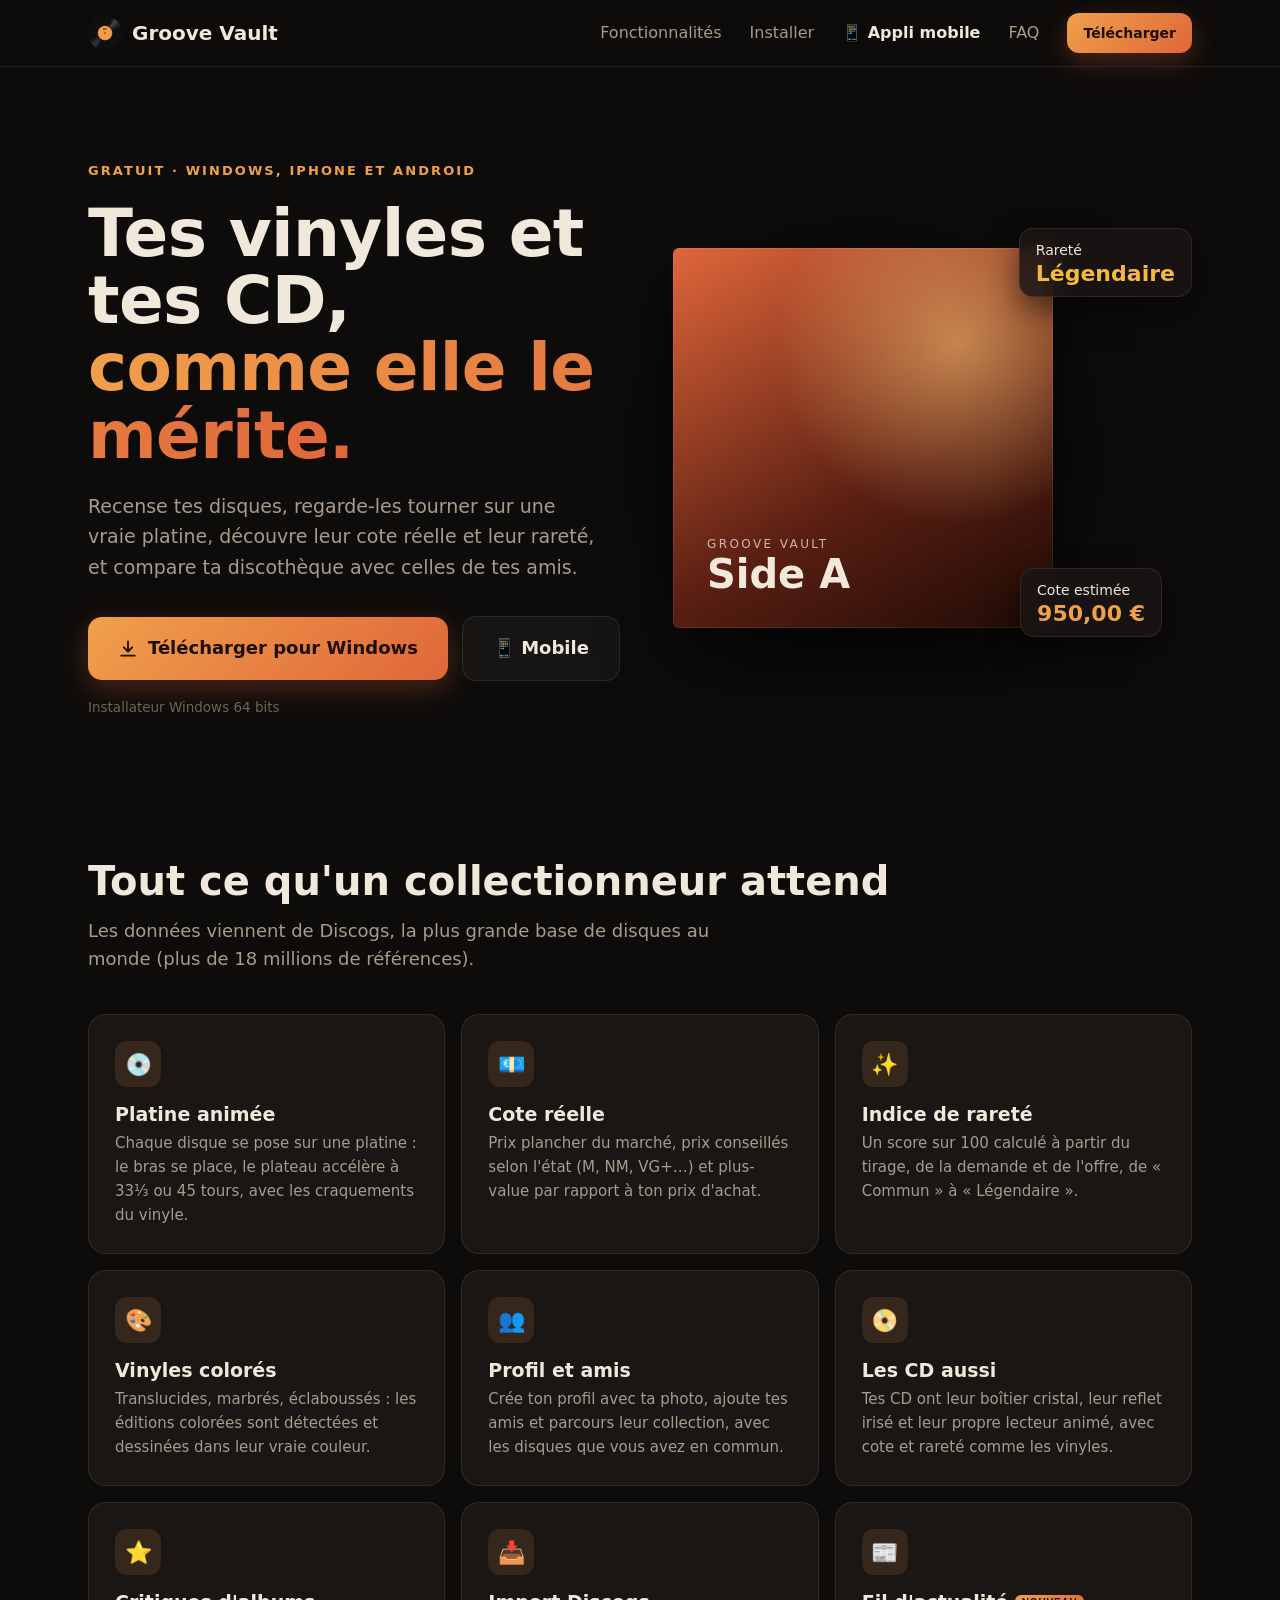
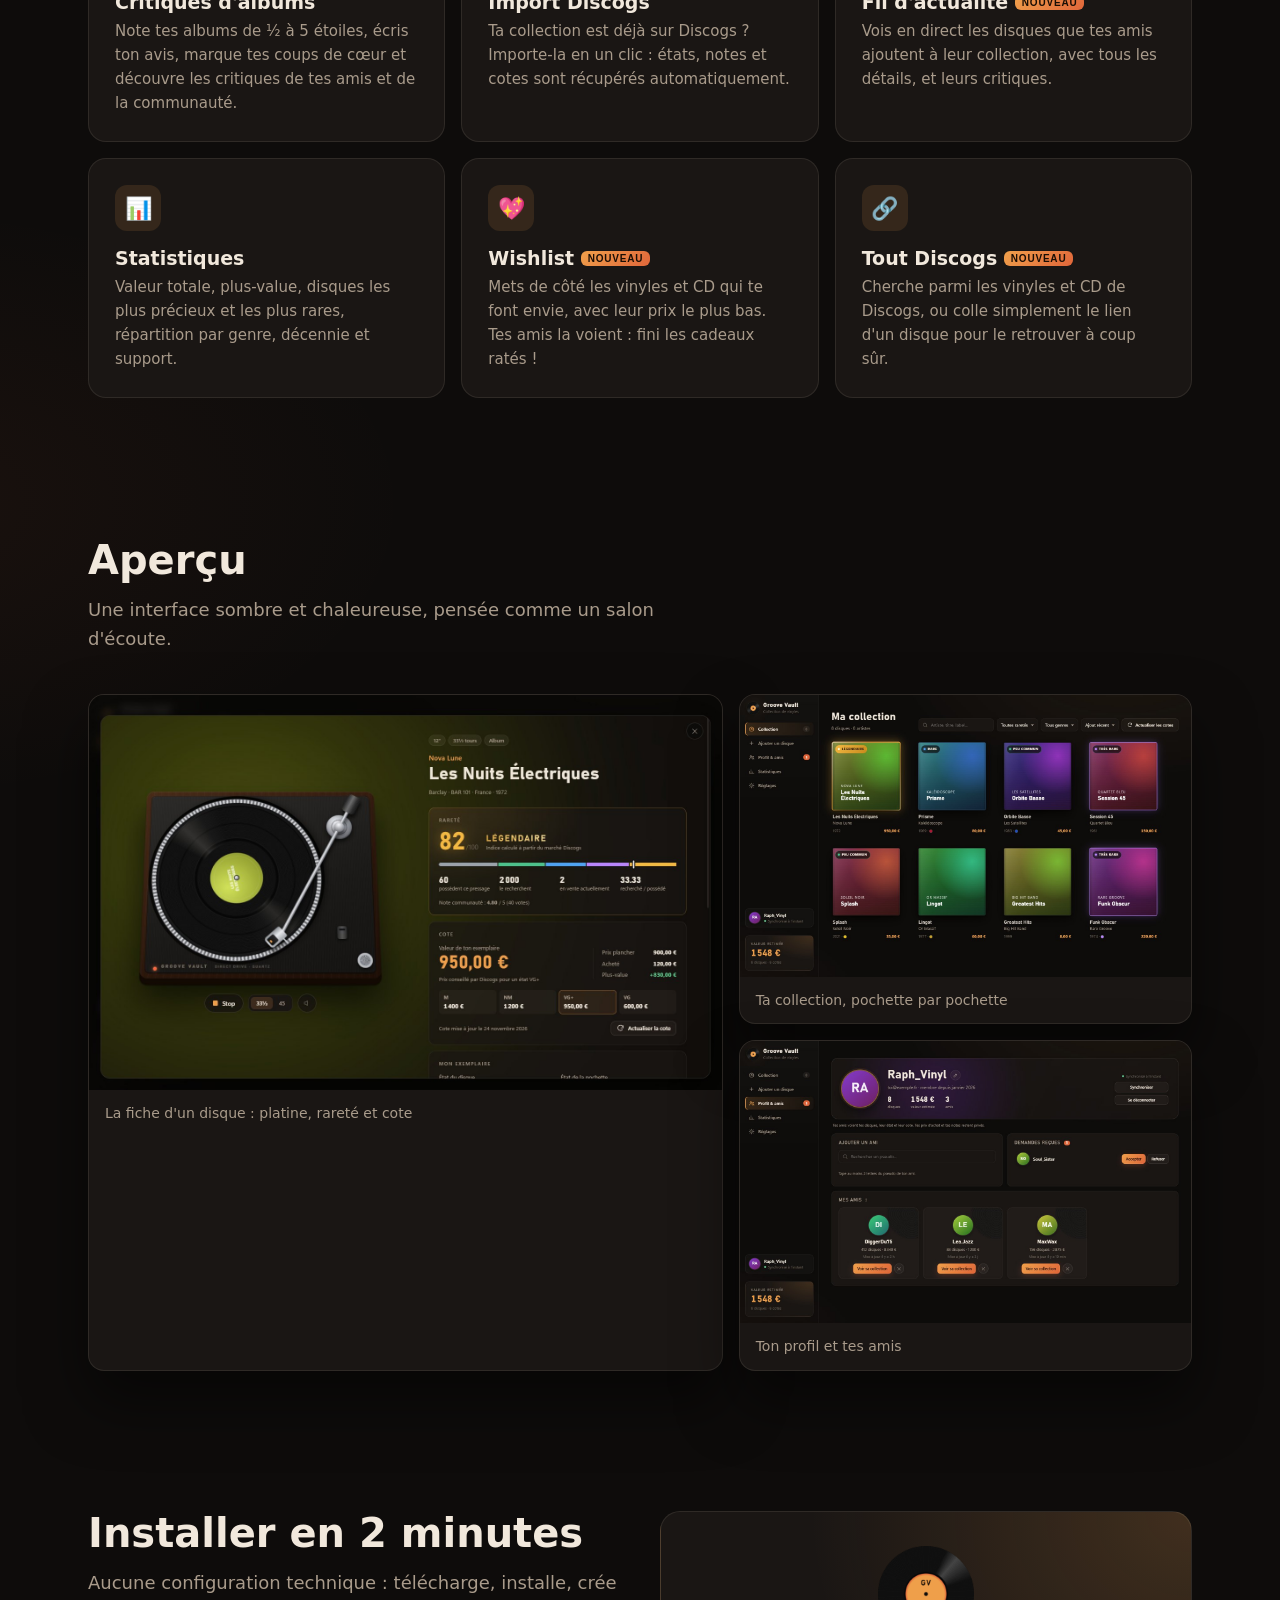
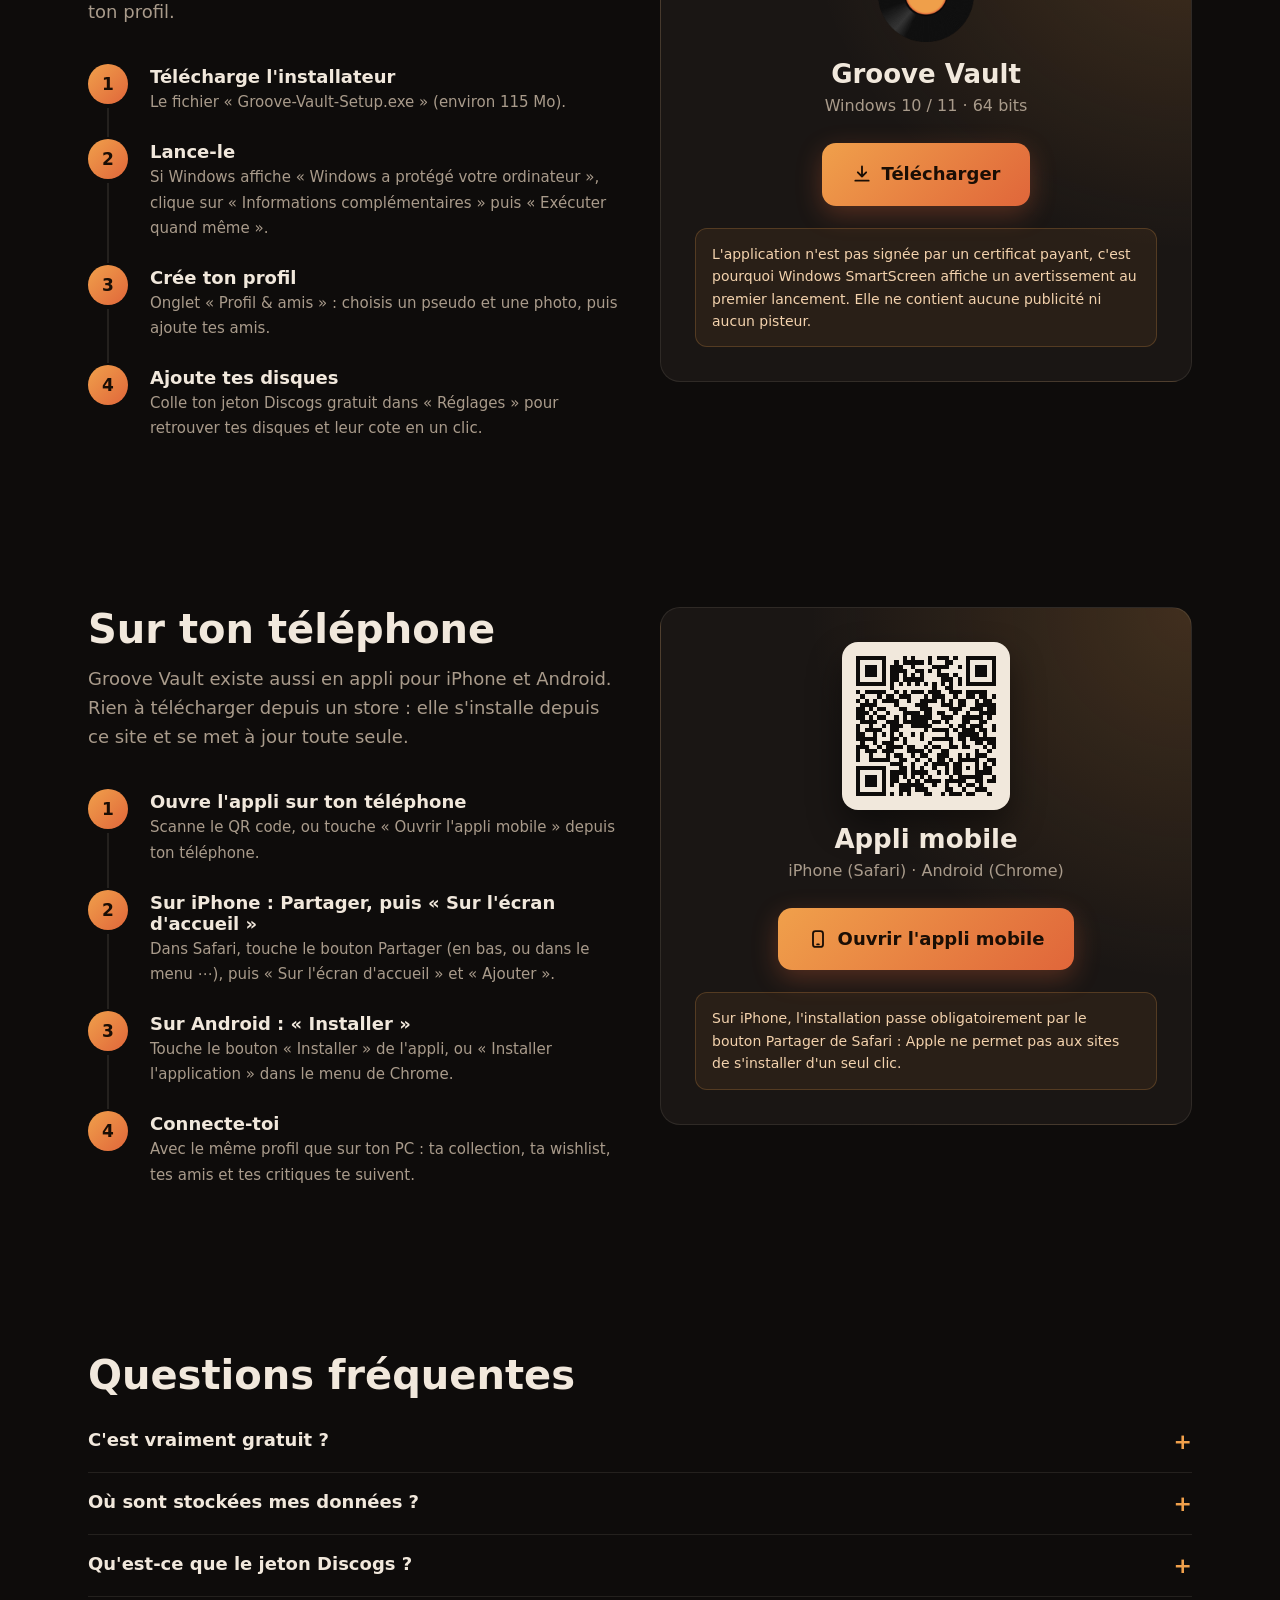
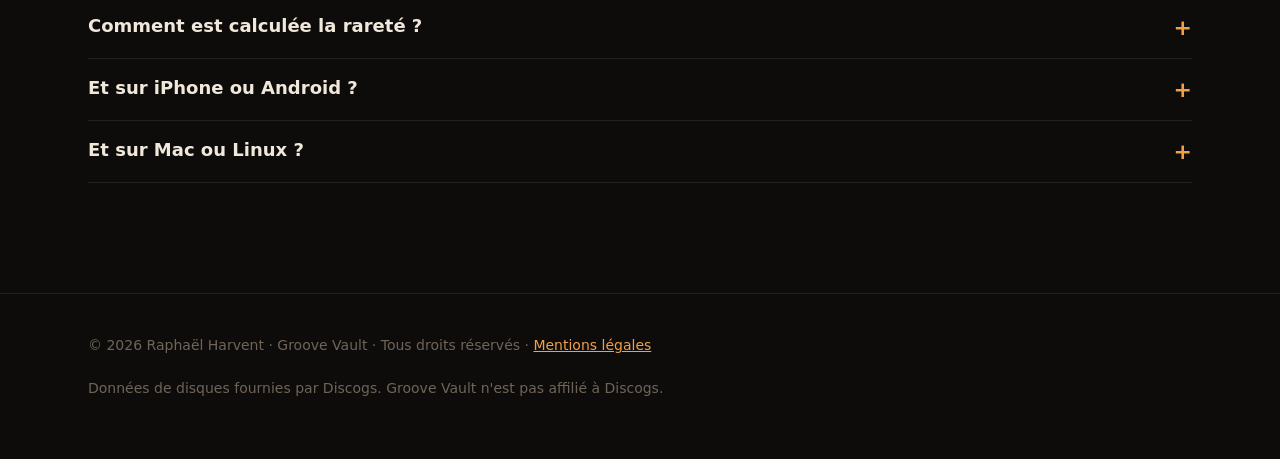
==== commit 50a64bc7: "Appli mobile 1.2.0 bêta 12 : wishlist de concerts, mentions légales Co-Authored-By: Claude Opus 5.5 " ====
--- a/index.html
+++ b/index.html
@@ -271,7 +271,7 @@
 
   <footer>
     <div class="wrap">
-      <span>© <span id="year"></span> Raphael Harvent · Groove Vault · Tous droits réservés · <a href="mentions-legales.html">Mentions légales</a></span>
+      <span>© <span id="year"></span> Raphaël Harvent · Groove Vault · Tous droits réservés · <a href="mentions-legales.html">Mentions légales</a></span>
       <span>Données de disques fournies par Discogs. Groove Vault n'est pas affilié à Discogs.</span>
     </div>
   </footer>
